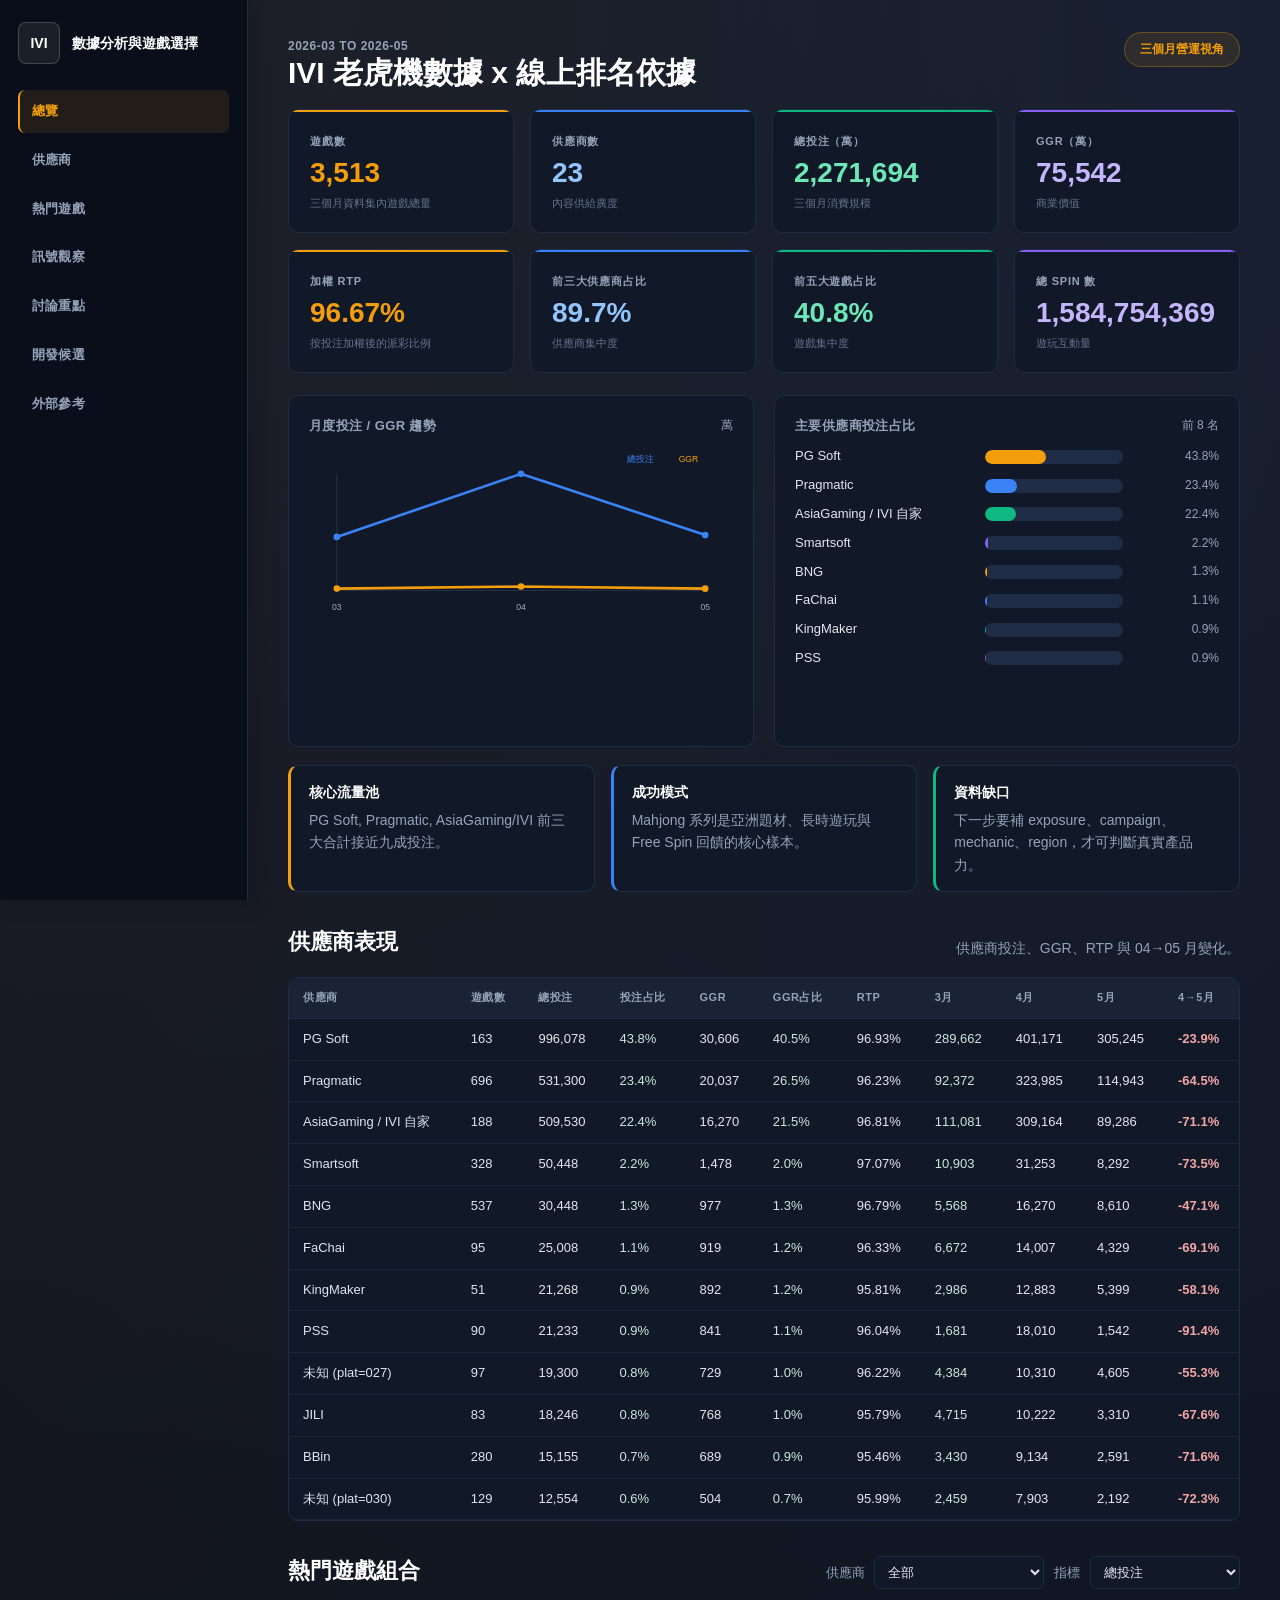
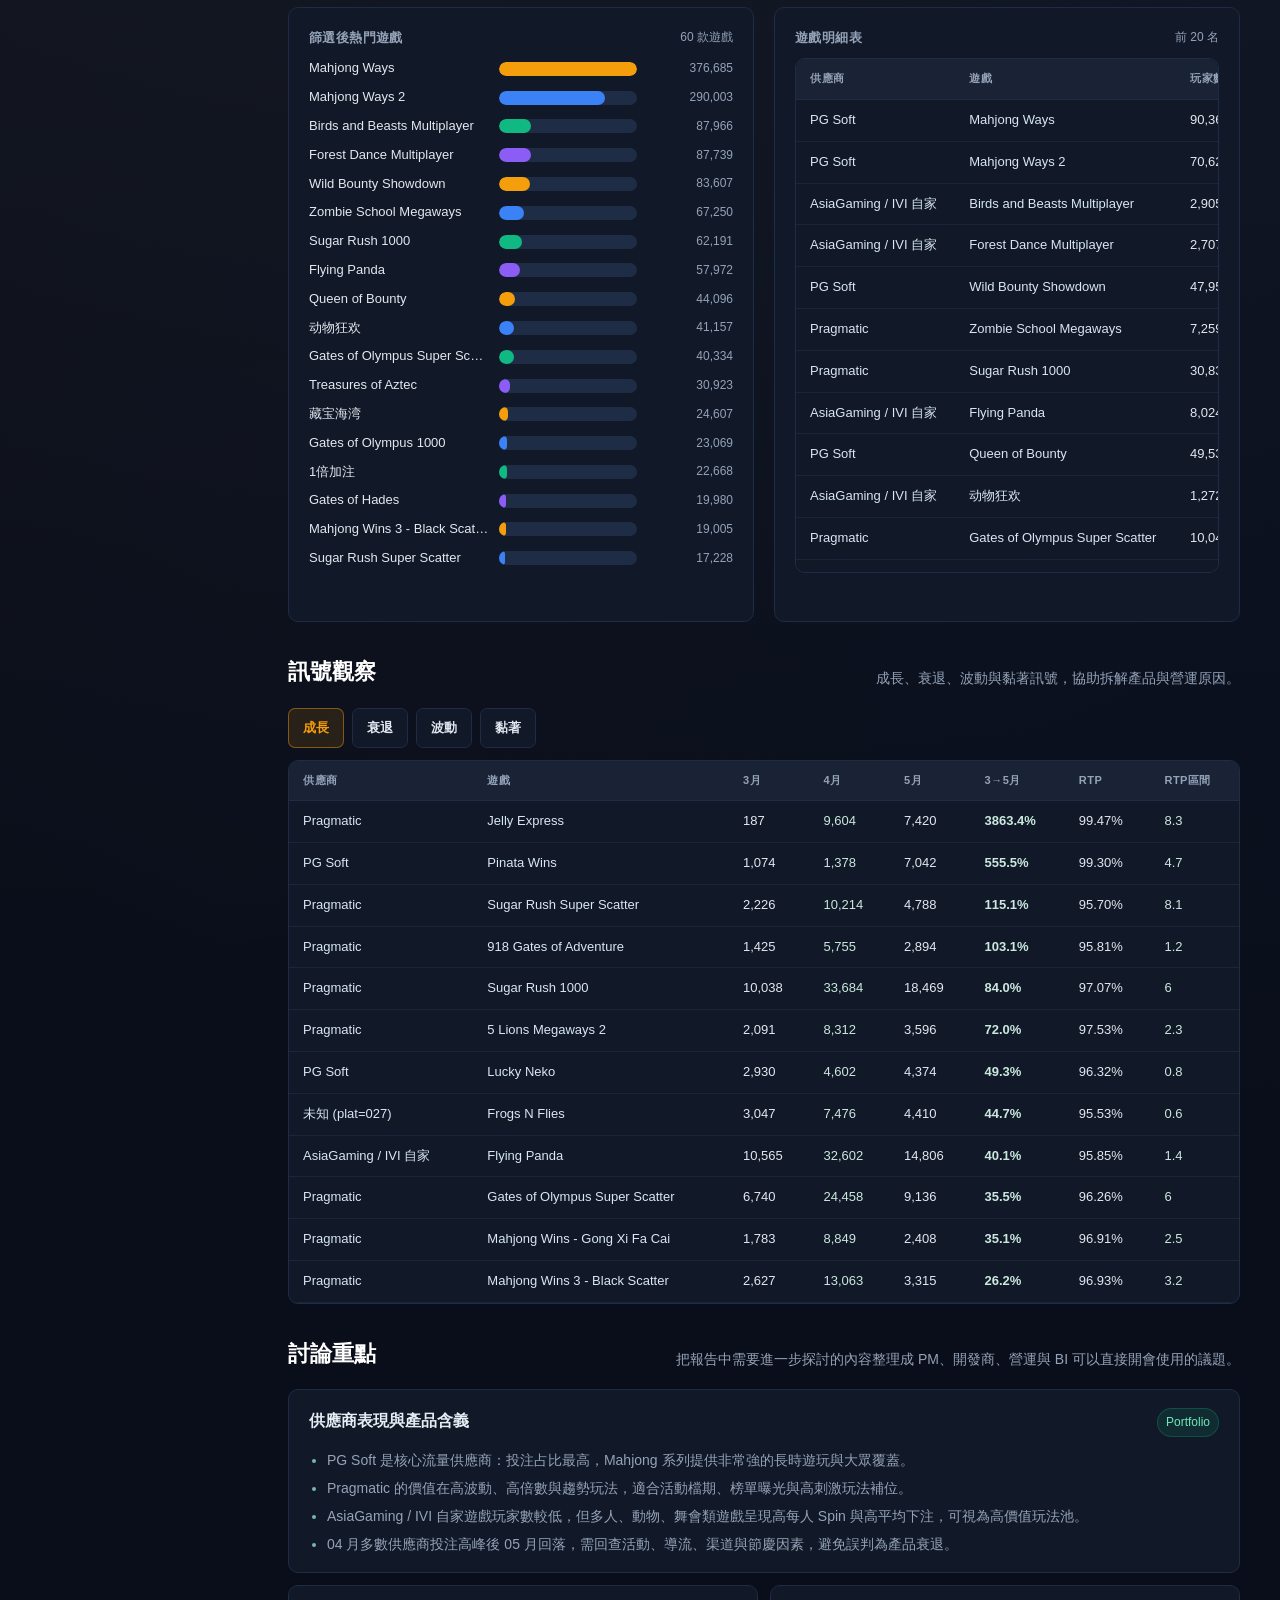
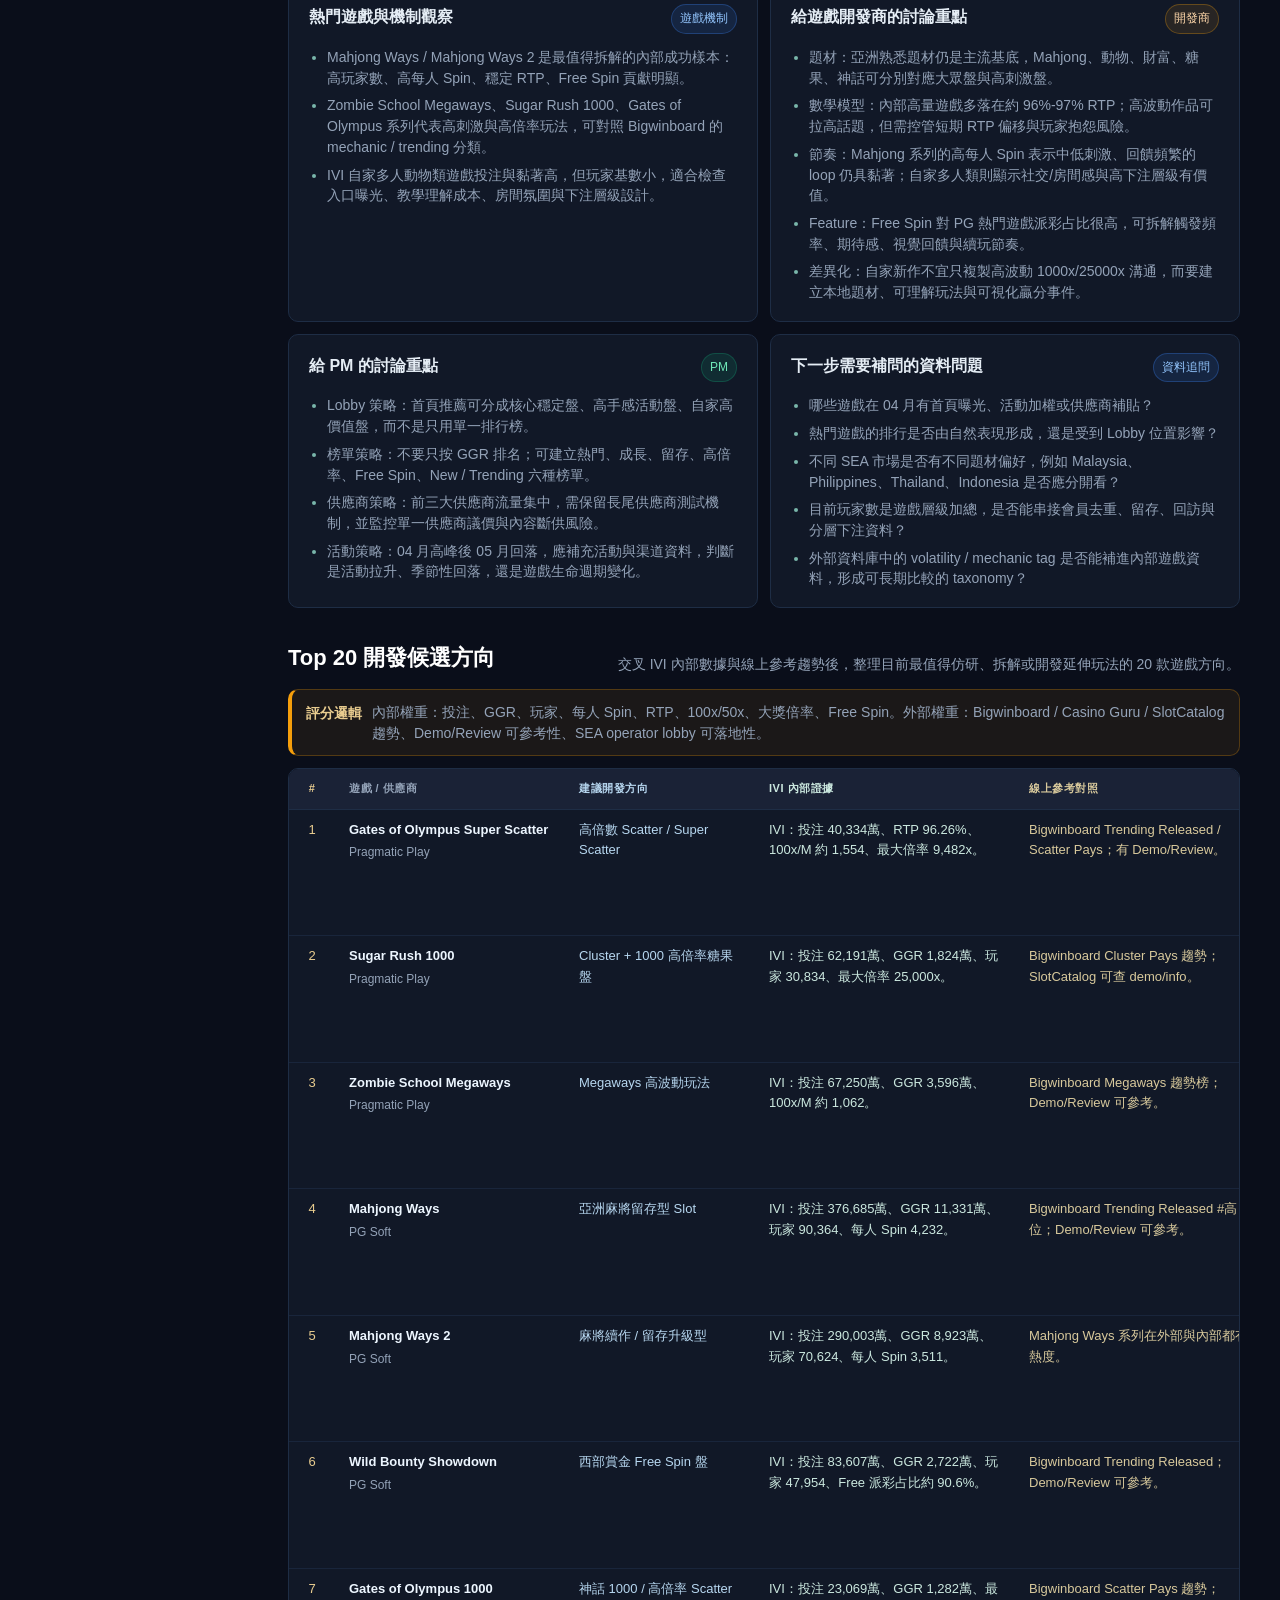
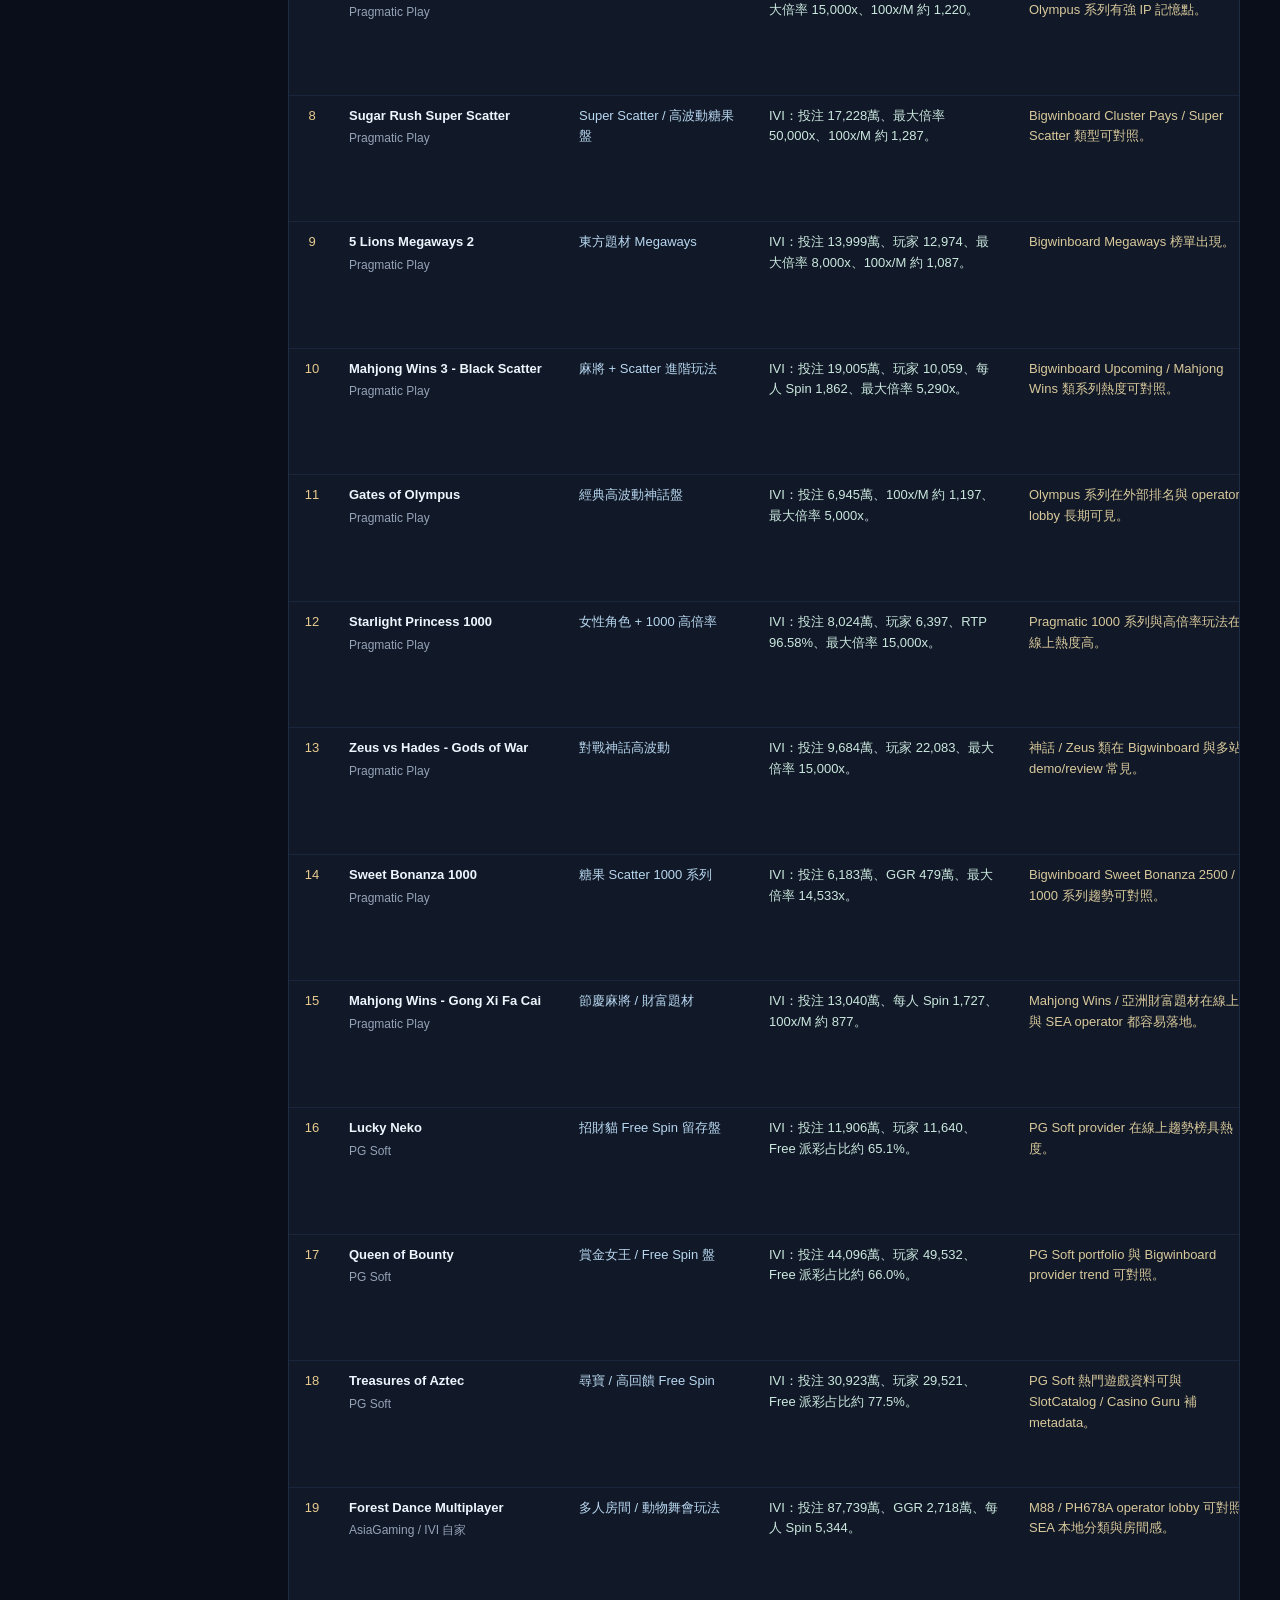
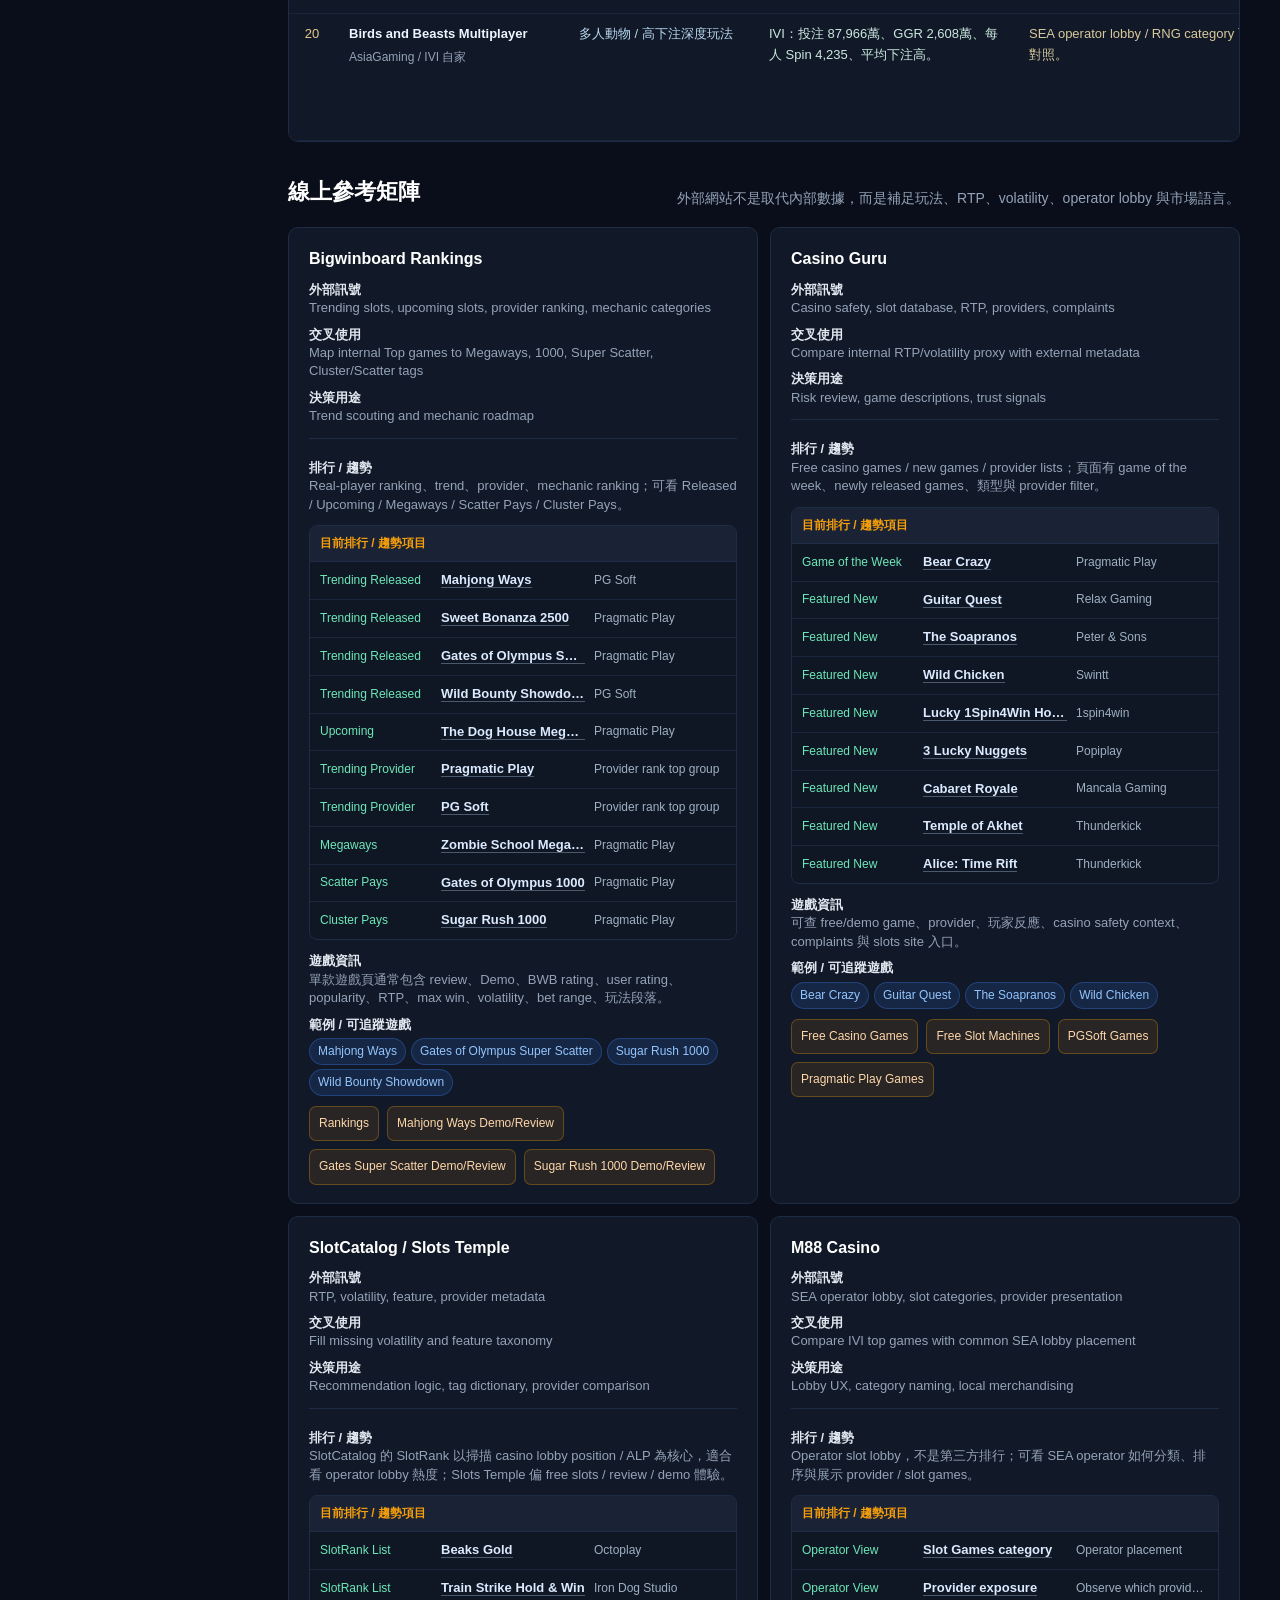
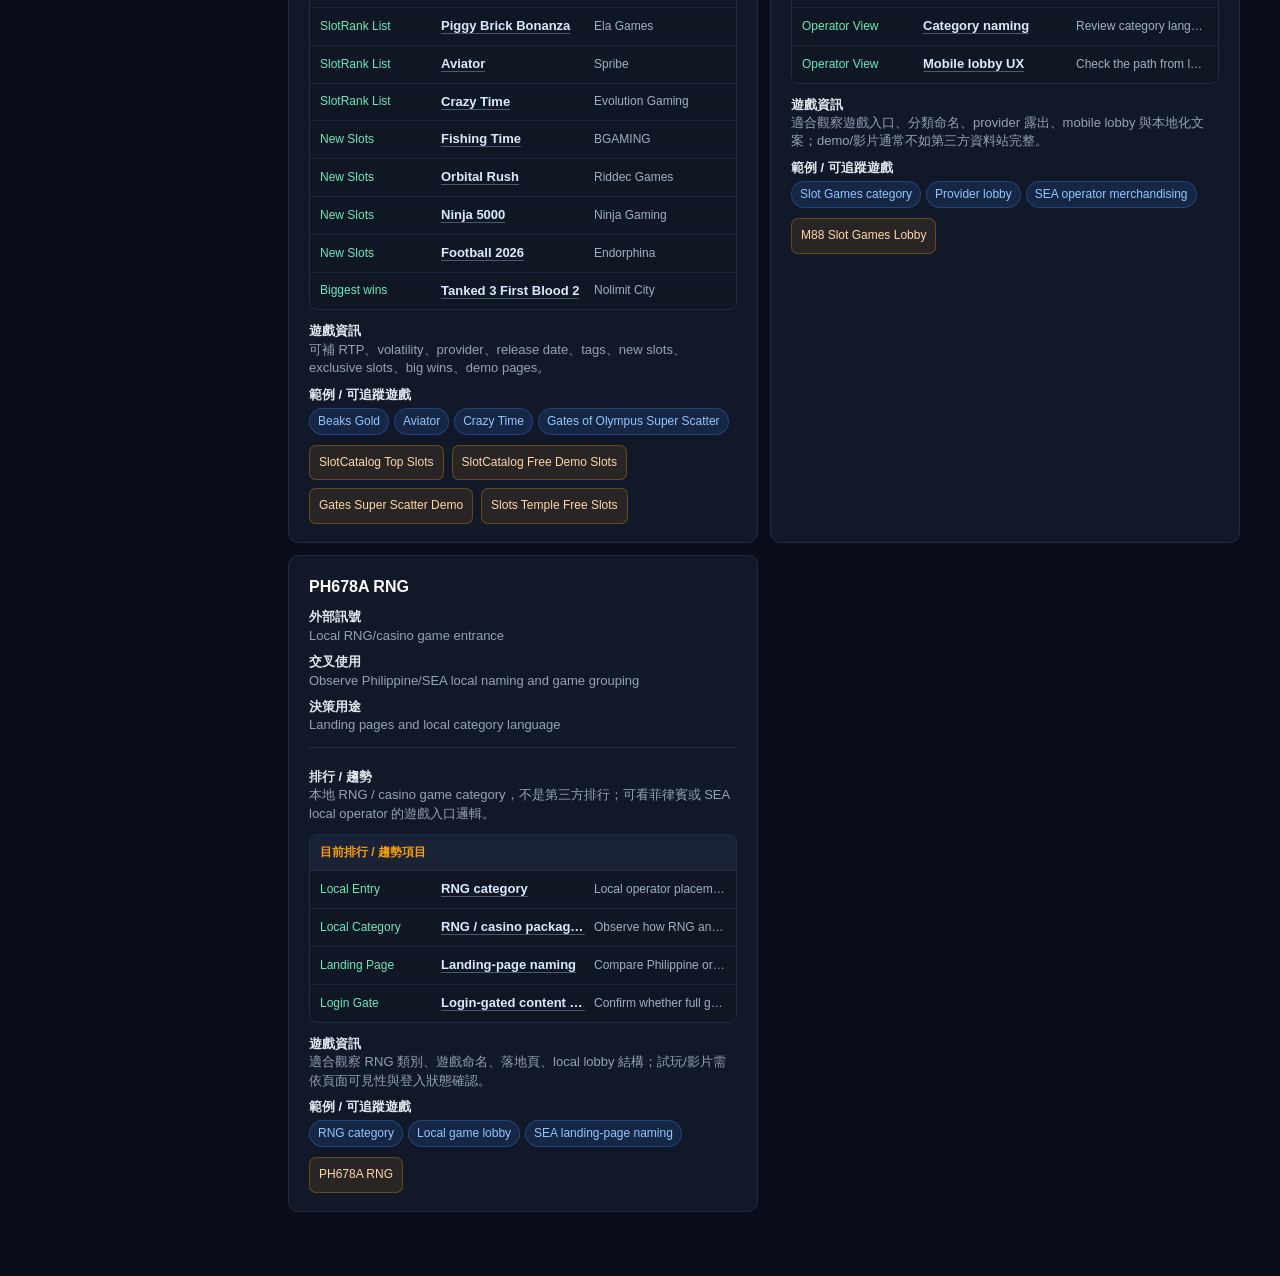
==== web_dashboard/index.html @ b70c1ea2 "Add slot dashboard" ====
<!doctype html>
<html lang="zh-Hant">
<head>
  <meta charset="utf-8">
  <meta name="viewport" content="width=device-width, initial-scale=1">
  <title>IVI 老虎機 PM 與開發商儀表板</title>
  <link rel="stylesheet" href="styles.css">
</head>
<body>
  <aside class="side-nav">
    <div class="brand">
      <span class="brand-mark">IVI</span>
      <div>
        <strong>數據分析與遊戲選擇</strong>
      </div>
    </div>
    <nav>
      <a href="#overview" class="active">總覽</a>
      <a href="#providers">供應商</a>
      <a href="#games">熱門遊戲</a>
      <a href="#signals">訊號觀察</a>
      <a href="#discussion">討論重點</a>
      <a href="#dev-picks">開發候選</a>
      <a href="#benchmark">外部參考</a>
    </nav>
  </aside>

  <main class="page-shell">
    <section id="overview" class="section">
      <div class="section-heading">
        <div>
          <p class="eyebrow">2026-03 to 2026-05</p>
          <h1>IVI 老虎機數據 x 線上排名依據</h1>
        </div>
        <div class="period-chip">三個月營運視角</div>
      </div>
      <div id="kpiGrid" class="kpi-grid"></div>
      <div class="grid two">
        <div class="panel">
          <div class="panel-head">
            <h2>月度投注 / GGR 趨勢</h2>
            <span>萬</span>
          </div>
          <div id="monthlyLine" class="chart"></div>
        </div>
        <div class="panel">
          <div class="panel-head">
            <h2>主要供應商投注占比</h2>
            <span>前 8 名</span>
          </div>
          <div id="providerBars" class="chart"></div>
        </div>
      </div>
      <div class="insight-strip">
        <article><strong>核心流量池</strong><span>PG Soft, Pragmatic, AsiaGaming/IVI 前三大合計接近九成投注。</span></article>
        <article><strong>成功模式</strong><span>Mahjong 系列是亞洲題材、長時遊玩與 Free Spin 回饋的核心樣本。</span></article>
        <article><strong>資料缺口</strong><span>下一步要補 exposure、campaign、mechanic、region，才可判斷真實產品力。</span></article>
      </div>
    </section>

    <section id="providers" class="section">
      <div class="section-heading compact">
        <h2>供應商表現</h2>
        <p>供應商投注、GGR、RTP 與 04→05 月變化。</p>
      </div>
      <div class="table-wrap"><table id="providerTable"></table></div>
    </section>

    <section id="games" class="section">
      <div class="section-heading compact">
        <h2>熱門遊戲組合</h2>
        <div class="controls">
          <label>供應商 <select id="providerFilter"></select></label>
          <label>指標 <select id="gameMetric">
            <option value="total_bet_wan">總投注</option>
            <option value="ggr_wan">GGR</option>
            <option value="spins_per_player">每人 Spin</option>
            <option value="hits_100x_per_m_spins">每百萬 Spin 100x+</option>
          </select></label>
        </div>
      </div>
      <div class="grid two">
        <div class="panel">
          <div class="panel-head"><h2>篩選後熱門遊戲</h2><span id="gameCount"></span></div>
          <div id="gameBars" class="chart tall"></div>
        </div>
        <div class="panel">
          <div class="panel-head"><h2>遊戲明細表</h2><span>前 20 名</span></div>
          <div class="table-wrap compact-table"><table id="gameTable"></table></div>
        </div>
      </div>
    </section>

    <section id="signals" class="section">
      <div class="section-heading compact">
        <h2>訊號觀察</h2>
        <p>成長、衰退、波動與黏著訊號，協助拆解產品與營運原因。</p>
      </div>
      <div class="signal-tabs">
        <button data-signal="growth" class="selected">成長</button>
        <button data-signal="decline">衰退</button>
        <button data-signal="volatility">波動</button>
        <button data-signal="engagement">黏著</button>
      </div>
      <div class="table-wrap"><table id="signalTable"></table></div>
    </section>

    <section id="discussion" class="section">
      <div class="section-heading compact">
        <h2>討論重點</h2>
        <p>把報告中需要進一步探討的內容整理成 PM、開發商、營運與 BI 可以直接開會使用的議題。</p>
      </div>
      <div class="discussion-grid" id="discussionCards"></div>
    </section>

    <section id="dev-picks" class="section">
      <div class="section-heading compact">
        <h2>Top 20 開發候選方向</h2>
        <p>交叉 IVI 內部數據與線上參考趨勢後，整理目前最值得仿研、拆解或開發延伸玩法的 20 款遊戲方向。</p>
      </div>
      <div class="dev-note">
        <strong>評分邏輯</strong>
        <span>內部權重：投注、GGR、玩家、每人 Spin、RTP、100x/50x、大獎倍率、Free Spin。外部權重：Bigwinboard / Casino Guru / SlotCatalog 趨勢、Demo/Review 可參考性、SEA operator lobby 可落地性。</span>
      </div>
      <div class="table-wrap"><table id="devPicksTable"></table></div>
    </section>

    <section id="benchmark" class="section">
      <div class="section-heading compact">
        <h2>線上參考矩陣</h2>
        <p>外部網站不是取代內部數據，而是補足玩法、RTP、volatility、operator lobby 與市場語言。</p>
      </div>
      <div class="matrix" id="benchmarkCards"></div>
    </section>

  </main>

  <script src="app.js"></script>
</body>
</html>
---- web_dashboard/styles.css ----
:root {
  --ink: #e2e8f0;
  --muted: #94a3b8;
  --text-muted: #64748b;
  --line: #1e2d45;
  --panel: #111827;
  --surface2: #1a2236;
  --bg: #0a0e1a;
  --blue: #3b82f6;
  --teal: #10b981;
  --green: #10b981;
  --amber: #f59e0b;
  --red: #ef4444;
  --purple: #8b5cf6;
  --nav: #0a0e1a;
  --nav-soft: #1a2236;
  --surface-soft: #111827;
  --accent-soft: rgba(16,185,129,0.12);
}

* { box-sizing: border-box; }
body {
  margin: 0;
  background:
    radial-gradient(circle at top right, rgba(59,130,246,.11), transparent 30%),
    radial-gradient(circle at top left, rgba(245,158,11,.08), transparent 28%),
    var(--bg);
  color: var(--ink);
  font-family: Inter, "Noto Sans TC", "Microsoft JhengHei", Calibri, Arial, sans-serif;
  font-size: 14px;
  line-height: 1.6;
}

.side-nav {
  position: fixed;
  inset: 0 auto 0 0;
  width: 248px;
  background: var(--nav);
  color: #fff;
  padding: 22px 18px;
  border-right: 1px solid var(--line);
  box-shadow: 8px 0 24px rgba(0,0,0,.18);
}

.brand { display: flex; gap: 12px; align-items: center; margin-bottom: 26px; }
.brand-mark {
  width: 42px; height: 42px; display: grid; place-items: center;
  border: 1px solid rgba(255,255,255,.18); background: rgba(255,255,255,.07);
  font-weight: 700;
  border-radius: 8px;
}
.brand small { display: block; color: var(--muted); margin-top: 2px; }
strong { color: #fff; }
nav { display: grid; gap: 6px; }
nav a {
  color: var(--muted); text-decoration: none; padding: 11px 12px; border-radius: 7px;
  font-size: 13px;
  font-weight: 600;
  letter-spacing: .2px;
  border-left: 2px solid transparent;
}
nav a:hover { color: var(--ink); background: rgba(255,255,255,.035); }
nav a.active {
  background: rgba(245,158,11,.1);
  color: var(--amber);
  border-left-color: var(--amber);
}

.page-shell { margin-left: 248px; padding: 32px 40px; }
.section { max-width: 1400px; margin: 0 auto 32px; scroll-margin-top: 20px; }
.section-heading {
  display: flex; justify-content: space-between; align-items: flex-start; gap: 18px;
  margin-bottom: 18px;
}
.section-heading.compact { align-items: end; }
.section-heading h1 { margin: 0; font-size: 30px; line-height: 1.15; letter-spacing: 0; }
.section-heading h1, .section-heading h2 {
  color: #fff;
  text-shadow: 0 1px 0 rgba(0,0,0,.18);
}
.section-heading h2 { margin: 0; font-size: 22px; letter-spacing: 0; }
.section-heading p { margin: 5px 0 0; color: var(--muted); }
.eyebrow { margin: 0 0 5px; color: var(--amber); font-weight: 700; text-transform: uppercase; font-size: 12px; letter-spacing: .5px; }
.period-chip {
  border: 1px solid rgba(245,158,11,.3);
  background: rgba(245,158,11,.1);
  padding: 7px 15px;
  border-radius: 20px;
  color: var(--amber);
  white-space: nowrap;
  font-size: 12px;
  font-weight: 600;
}

.kpi-grid {
  display: grid; grid-template-columns: repeat(4, minmax(0, 1fr)); gap: 16px; margin-bottom: 22px;
}
.kpi {
  background: var(--panel); border: 1px solid var(--line); border-radius: 10px;
  padding: 19px 21px; min-height: 112px;
  box-shadow: none;
  position: relative;
  overflow: hidden;
}
.kpi::before {
  content: "";
  position: absolute;
  top: 0; left: 0; right: 0;
  height: 2px;
  background: var(--amber);
}
.kpi:nth-child(4n+2)::before { background: var(--blue); }
.kpi:nth-child(4n+3)::before { background: var(--green); }
.kpi:nth-child(4n)::before { background: var(--purple); }
.kpi label { color: var(--muted); font-size: 11px; text-transform: uppercase; letter-spacing: .8px; font-weight: 600; }
.kpi strong { display: block; margin-top: 8px; font-size: 28px; line-height: 1; letter-spacing: 0; color: #fff; }
.kpi span { display: block; margin-top: 8px; color: var(--text-muted); font-size: 11px; }
.kpi:nth-child(4n+1) strong { color: var(--amber); }
.kpi:nth-child(4n+2) strong { color: #93c5fd; }
.kpi:nth-child(4n+3) strong { color: #6ee7b7; }
.kpi:nth-child(4n) strong { color: #c4b5fd; }

.grid.two { display: grid; grid-template-columns: minmax(0, 1fr) minmax(0, 1fr); gap: 20px; }
.panel {
  background: var(--panel); border: 1px solid var(--line); border-radius: 10px; padding: 20px;
  min-width: 0;
  box-shadow: none;
}
.panel-head { display: flex; justify-content: space-between; gap: 10px; align-items: center; margin-bottom: 10px; }
.panel-head h2 { margin: 0; font-size: 13px; color: var(--muted); font-weight: 600; letter-spacing: .4px; text-transform: uppercase; }
.panel-head span { color: var(--muted); font-size: 12px; }
.chart { min-height: 280px; }
.chart.tall { min-height: 470px; }

.insight-strip {
  display: grid; grid-template-columns: repeat(3, minmax(0, 1fr)); gap: 16px; margin-top: 18px;
}
.insight-strip article {
  border: 1px solid var(--line); border-left: 3px solid var(--amber);
  background: var(--panel); border-radius: 10px; padding: 15px 18px;
}
.insight-strip strong { display: block; margin-bottom: 5px; }
.insight-strip span { color: var(--muted); font-size: 14px; line-height: 1.45; }
.insight-strip article:nth-child(2) { border-left-color: var(--blue); }
.insight-strip article:nth-child(3) { border-left-color: var(--green); }

.controls { display: flex; gap: 10px; flex-wrap: wrap; align-items: center; }
.controls label { color: var(--muted); font-size: 13px; }
select {
  margin-left: 6px; padding: 7px 9px; border: 1px solid var(--line); border-radius: 6px;
  background: var(--surface-soft); color: var(--ink);
}

.table-wrap {
  background: var(--panel); border: 1px solid var(--line); border-radius: 10px; overflow: auto;
  box-shadow: none;
  margin-bottom: 28px;
}
.dev-note {
  display: flex;
  gap: 10px;
  align-items: flex-start;
  margin: -4px 0 12px;
  padding: 12px 14px;
  border: 1px solid rgba(245,158,11,.26);
  border-left: 4px solid var(--amber);
  border-radius: 10px;
  background: rgba(245,158,11,.07);
}
.dev-note strong {
  flex: 0 0 auto;
  color: #e8cc8f;
}
.dev-note span {
  color: var(--muted);
  line-height: 1.45;
  font-size: 14px;
}
table { width: 100%; border-collapse: collapse; min-width: 900px; }
th {
  background: var(--surface2); color: var(--muted); text-align: left; font-size: 11px;
  padding: 11px 14px; border-bottom: 1px solid var(--line); position: sticky; top: 0; z-index: 1;
  text-transform: uppercase;
  letter-spacing: .5px;
  font-weight: 700;
}
td { padding: 10px 14px; border-bottom: 1px solid rgba(30,45,69,.65); font-size: 13px; vertical-align: top; }
tbody tr:hover { background: var(--surface2); }
td:nth-child(1), td:nth-child(2) { color: #d8e7f2; }
.table-wrap td:nth-child(4), .table-wrap td:nth-child(6), .table-wrap td:nth-child(8) { color: #cbe8df; }
#devPicksTable { min-width: 1280px; }
#devPicksTable th:nth-child(1), #devPicksTable td:nth-child(1) { width: 46px; text-align: center; color: #e8cc8f; }
#devPicksTable th:nth-child(2), #devPicksTable td:nth-child(2) { width: 230px; }
#devPicksTable th:nth-child(3), #devPicksTable td:nth-child(3) { width: 190px; color: #b7d7f0; }
#devPicksTable th:nth-child(4), #devPicksTable td:nth-child(4) { width: 260px; color: #cbe8df; }
#devPicksTable th:nth-child(5), #devPicksTable td:nth-child(5) { width: 250px; color: #d8c99c; }
#devPicksTable td:nth-child(2) strong { display: block; color: #edf6ff; margin-bottom: 3px; }
#devPicksTable td:nth-child(2) span { display: block; color: var(--muted); font-size: 12px; }
.compact-table { max-height: 515px; }
.delta-up {
  color: #a7f3b9;
  font-weight: 700;
}
.delta-down {
  color: #f2a6a6;
  font-weight: 700;
}

.signal-tabs { display: flex; gap: 8px; margin-bottom: 12px; flex-wrap: wrap; }
.signal-tabs button {
  border: 1px solid var(--line); background: var(--surface-soft); color: var(--ink);
  padding: 10px 14px; border-radius: 7px; cursor: pointer;
  font-size: 13px;
  font-weight: 600;
}
.signal-tabs button:hover { border-color: rgba(245,158,11,.35); color: #fff; }
.signal-tabs button.selected {
  background: rgba(245,158,11,.12);
  color: var(--amber);
  border-color: rgba(245,158,11,.45);
}

.matrix { display: grid; grid-template-columns: repeat(2, minmax(0, 1fr)); gap: 12px; }
.matrix-card, .discussion-card {
  background: var(--panel); border: 1px solid var(--line); border-radius: 10px; padding: 18px 20px;
  box-shadow: none;
}
.matrix-card h3, .discussion-card h3 { margin: 0 0 9px; font-size: 16px; }
.matrix-card h3 { color: #fff; }
.discussion-card h3 { color: #e5edf5; }
.matrix-card p { margin: 8px 0; color: var(--muted); line-height: 1.42; font-size: 13px; }
.matrix-card b { color: var(--ink); }
.benchmark-card { min-height: 100%; }
.benchmark-extra {
  margin-top: 12px;
  padding-top: 12px;
  border-top: 1px solid var(--line);
}
.trend-list {
  margin: 11px 0 12px;
  border: 1px solid var(--line);
  border-radius: 8px;
  overflow: hidden;
  background: #0f1725;
}
.trend-list-title {
  padding: 8px 10px;
  color: var(--amber);
  font-size: 12px;
  font-weight: 700;
  border-bottom: 1px solid var(--line);
  background: var(--surface2);
}
.trend-row {
  display: grid;
  grid-template-columns: 112px minmax(0, 1fr) 132px;
  gap: 9px;
  align-items: center;
  padding: 8px 10px;
  border-bottom: 1px solid rgba(30,45,69,.75);
}
.trend-row:last-child { border-bottom: 0; }
.trend-row span {
  color: #6ee7b7;
  font-size: 12px;
}
.trend-row strong {
  color: #dbeafe;
  font-size: 13px;
  font-weight: 700;
  overflow: hidden;
  text-overflow: ellipsis;
  white-space: nowrap;
}
.trend-row strong a {
  color: #dbeafe;
  text-decoration: none;
  border-bottom: 1px solid rgba(183, 215, 240, .35);
}
.trend-row strong a:hover {
  color: #ffffff;
  border-bottom-color: #79b6aa;
}
.trend-row em {
  color: #9fb0c1;
  font-size: 12px;
  font-style: normal;
  overflow: hidden;
  text-overflow: ellipsis;
  white-space: nowrap;
}
.pill {
  display: inline-flex;
  align-items: center;
  min-height: 24px;
  margin: 4px 5px 0 0;
  padding: 4px 8px;
  border-radius: 999px;
  background: rgba(59,130,246,.15);
  border: 1px solid rgba(59,130,246,.3);
  color: #93c5fd;
  font-size: 12px;
}
.benchmark-links {
  display: flex;
  flex-wrap: wrap;
  gap: 8px;
  margin-top: 10px;
}
.benchmark-links a {
  color: #fed7aa;
  text-decoration: none;
  border: 1px solid rgba(245,158,11,.3);
  background: rgba(245,158,11,.1);
  border-radius: 7px;
  padding: 7px 9px;
  font-size: 12px;
}
.benchmark-links a:hover {
  color: #ffffff;
  border-color: var(--amber);
}
.discussion-grid { display: grid; grid-template-columns: repeat(2, minmax(0, 1fr)); gap: 12px; }
.discussion-card:first-child { grid-column: 1 / -1; }
.discussion-card-head { display: flex; justify-content: space-between; gap: 12px; align-items: start; margin-bottom: 8px; }
.discussion-card-head span {
  display: inline-flex; align-items: center; min-height: 24px; padding: 4px 8px;
  border: 1px solid rgba(16,185,129,.25); border-radius: 999px; color: #6ee7b7; font-size: 12px; background: var(--accent-soft);
  white-space: nowrap;
}
.discussion-card ul { margin: 0; padding-left: 18px; color: var(--muted); line-height: 1.48; font-size: 14px; }
.discussion-card li + li { margin-top: 7px; }
.discussion-card li::marker { color: #79b6aa; }
.discussion-card:nth-child(3n+2) .discussion-card-head span { color: #93c5fd; background: rgba(59,130,246,.13); border-color: rgba(59,130,246,.3); }
.discussion-card:nth-child(3n) .discussion-card-head span { color: #fed7aa; background: rgba(245,158,11,.1); border-color: rgba(245,158,11,.3); }

.bar-row { display: grid; grid-template-columns: 180px 1fr 86px; gap: 10px; align-items: center; margin: 8px 0; }
.bar-name { overflow: hidden; text-overflow: ellipsis; white-space: nowrap; font-size: 13px; }
.bar-track { background: var(--line); height: 14px; border-radius: 999px; overflow: hidden; }
.bar-fill { height: 100%; border-radius: 999px; background: var(--blue); }
.bar-value { text-align: right; color: var(--muted); font-size: 12px; }
svg { width: 100%; height: 100%; display: block; }
.link-stack {
  display: grid;
  gap: 6px;
  min-width: 112px;
}
.link-stack a {
  display: inline-flex;
  justify-content: center;
  align-items: center;
  min-height: 26px;
  padding: 5px 8px;
  border: 1px solid #31506b;
  border-radius: 6px;
  color: #b7d7f0;
  background: #1b2f45;
  text-decoration: none;
  font-size: 12px;
  white-space: nowrap;
}
.link-stack a:nth-child(2) {
  color: #9fd7cb;
  border-color: #2e5553;
  background: #1e3a3a;
}
.link-stack a:nth-child(3) {
  color: #e8cc8f;
  border-color: #66522d;
  background: #3a2f1d;
}
.link-stack a:hover {
  filter: brightness(1.15);
}

@media (max-width: 1120px) {
  .side-nav { position: static; width: auto; }
  .page-shell { margin-left: 0; padding: 18px; }
  nav { grid-template-columns: repeat(3, minmax(0, 1fr)); }
  .kpi-grid, .grid.two, .insight-strip, .matrix, .discussion-grid { grid-template-columns: 1fr; }
  .discussion-card:first-child { grid-column: auto; }
  .trend-row { grid-template-columns: 1fr; }
}
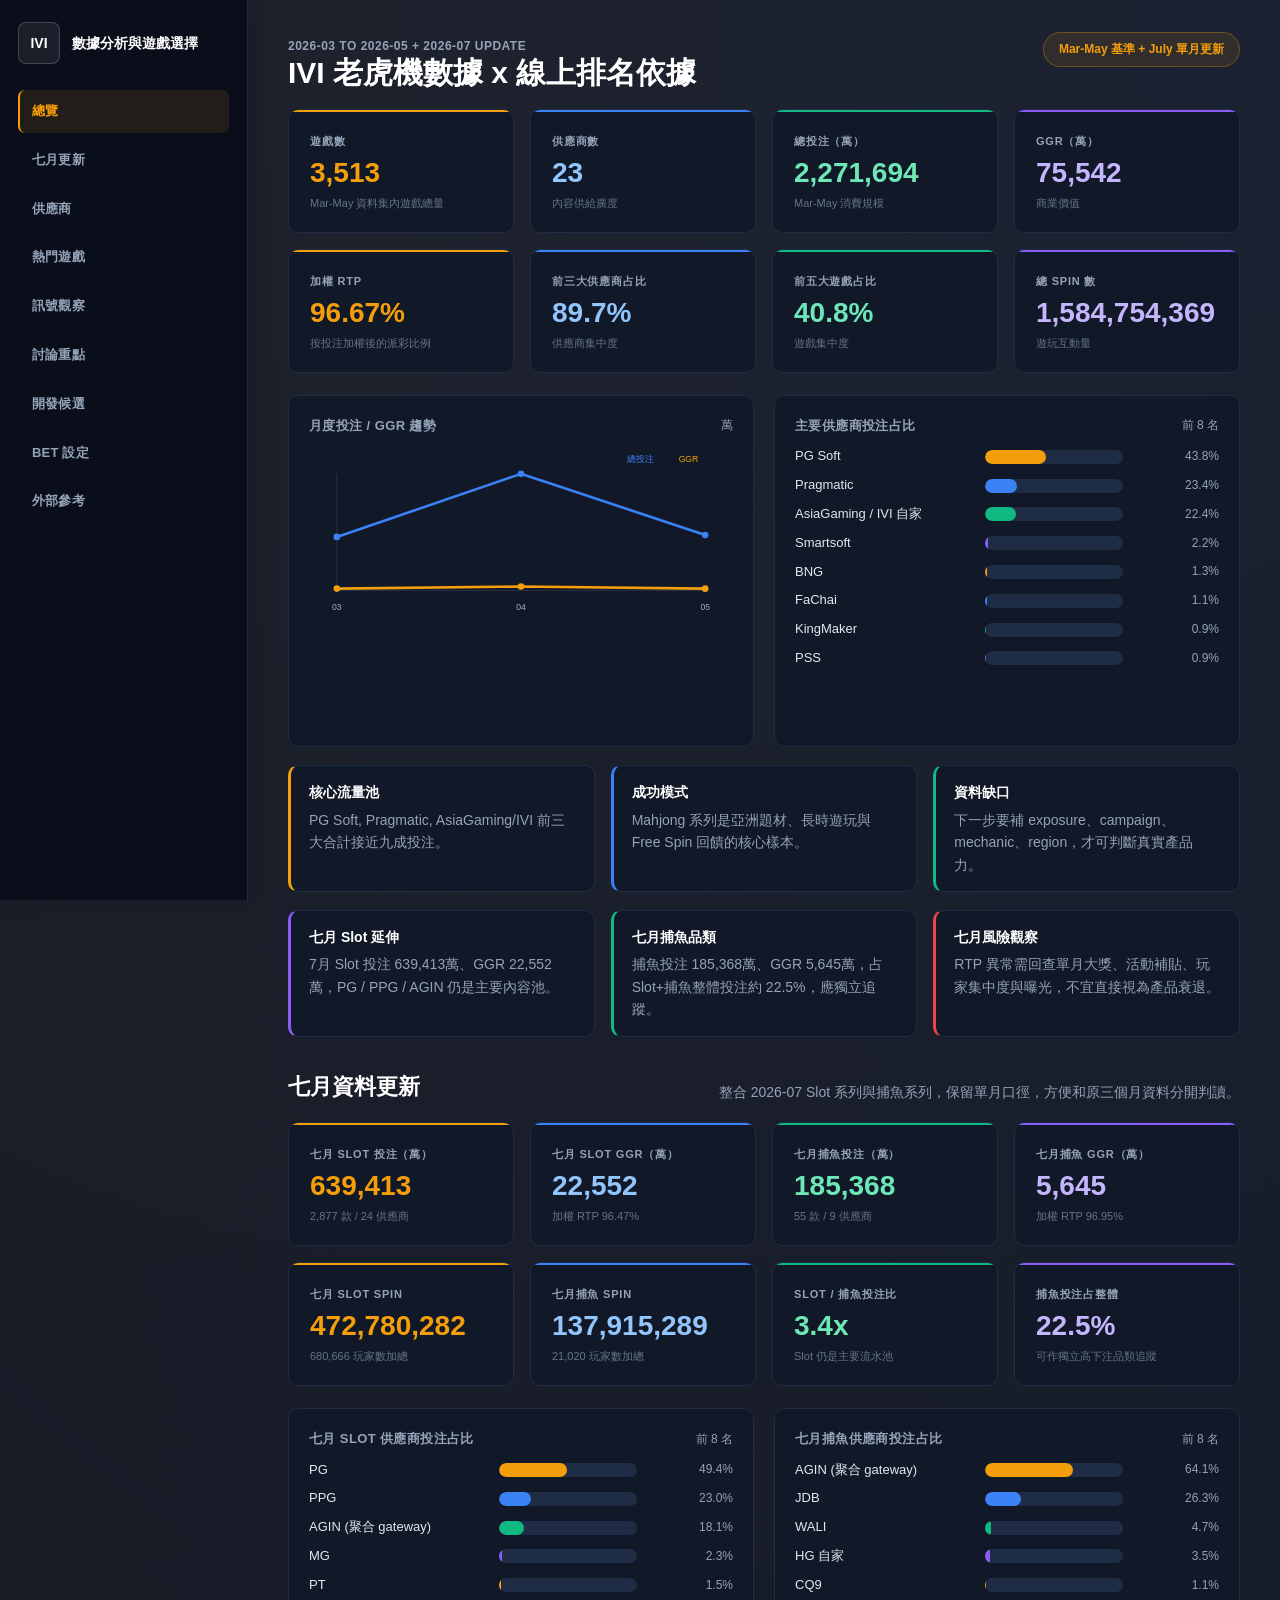
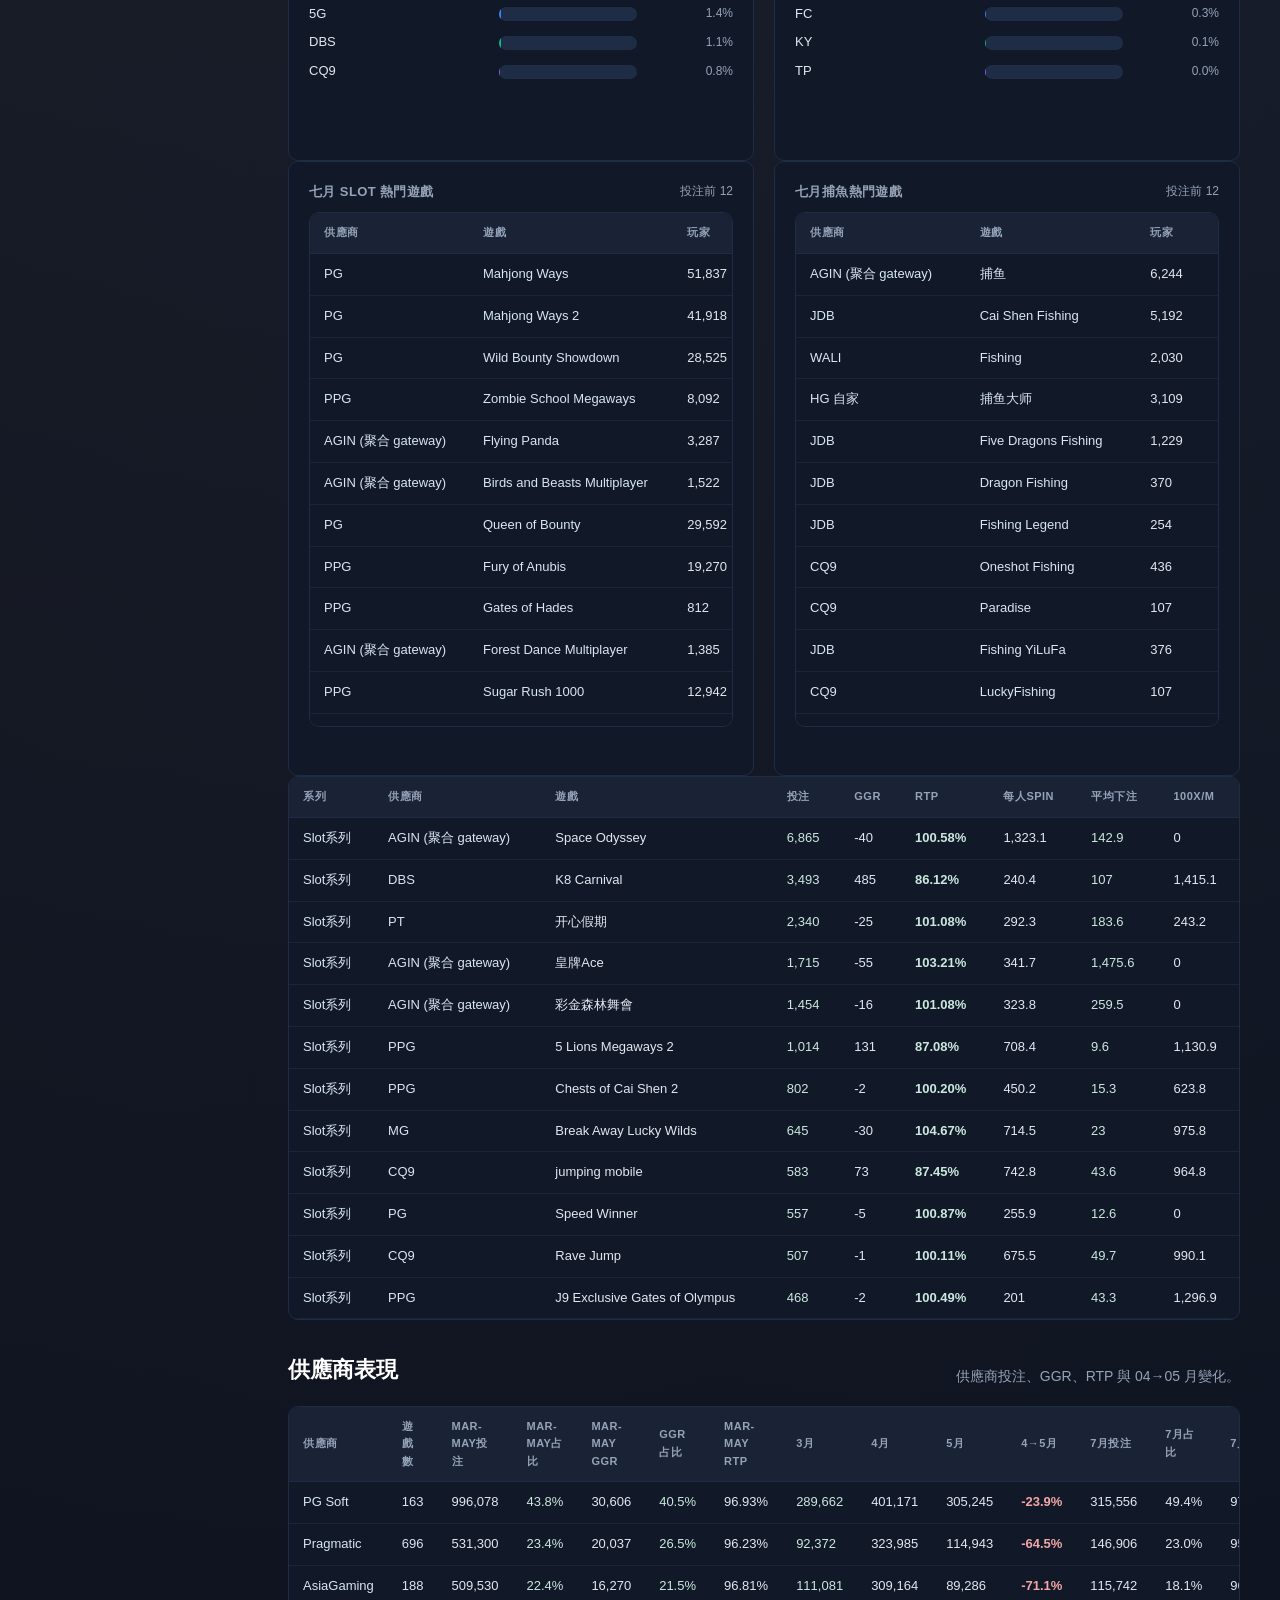
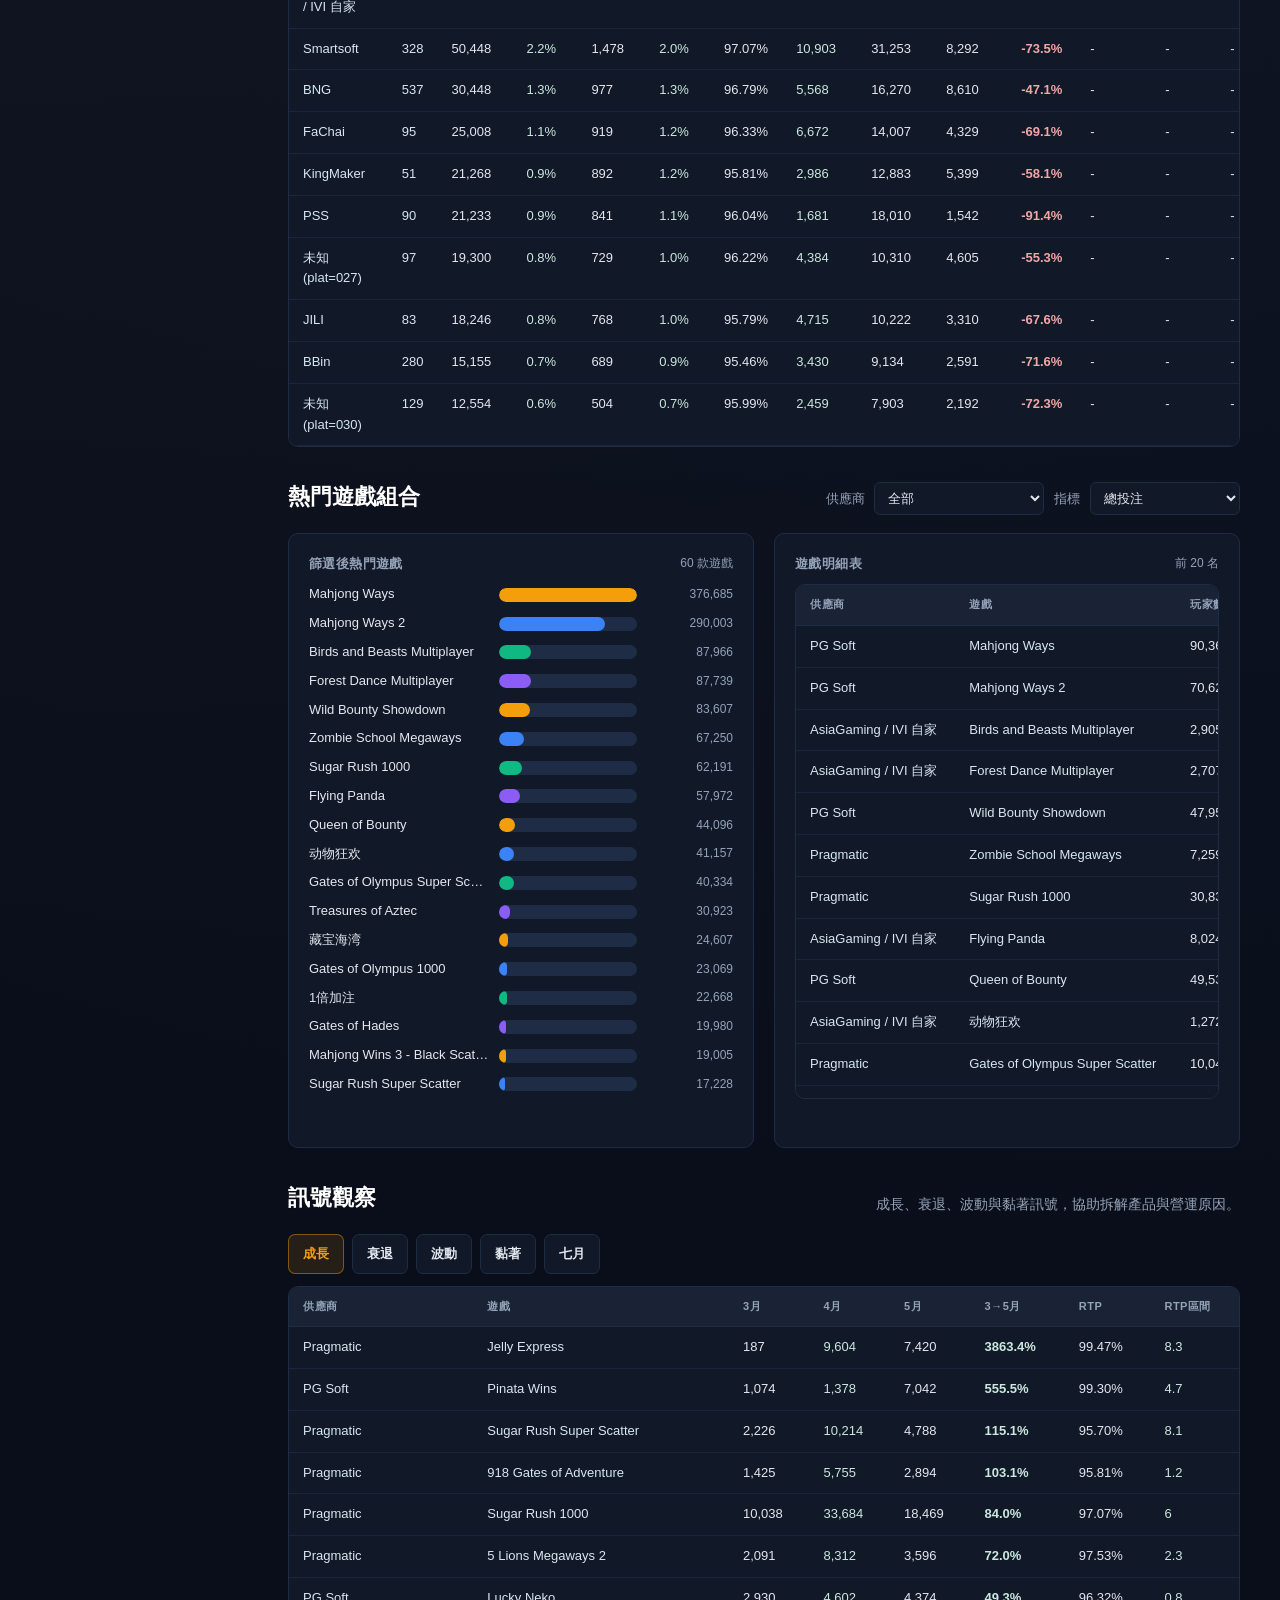
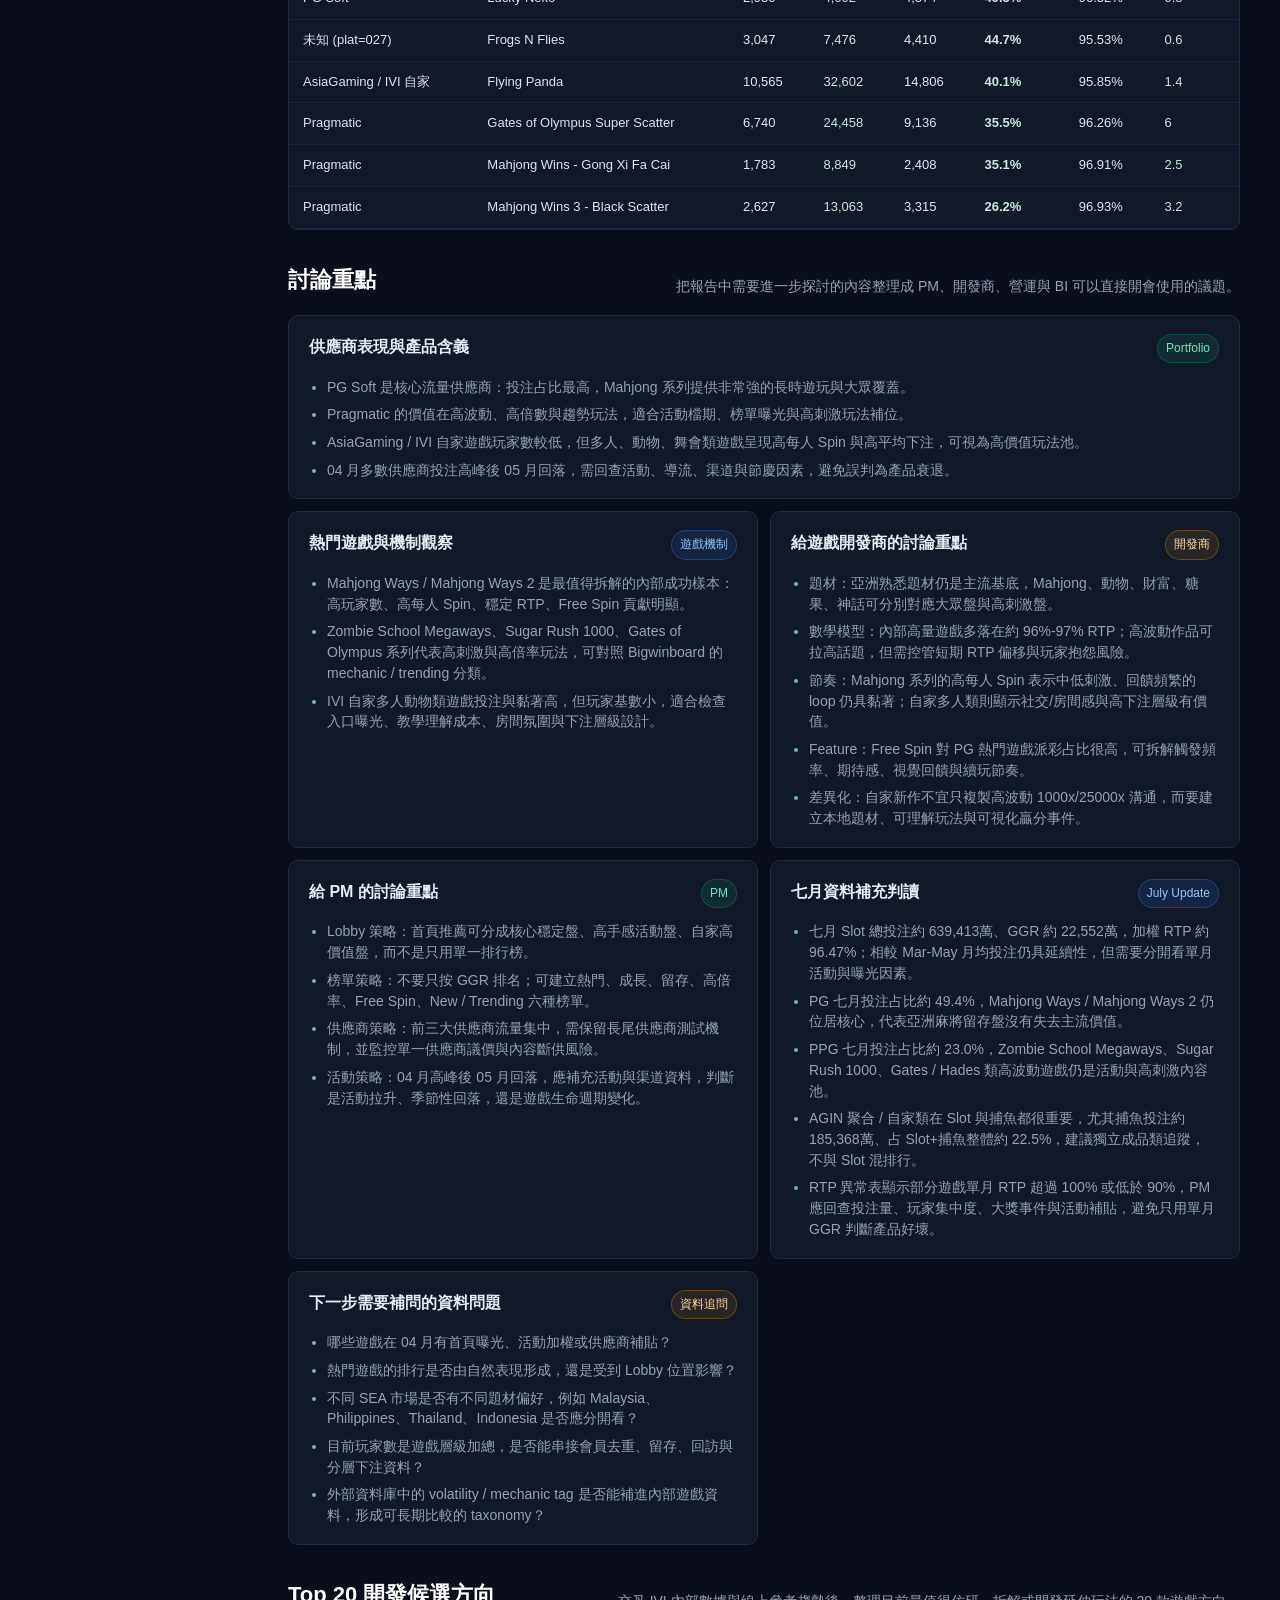
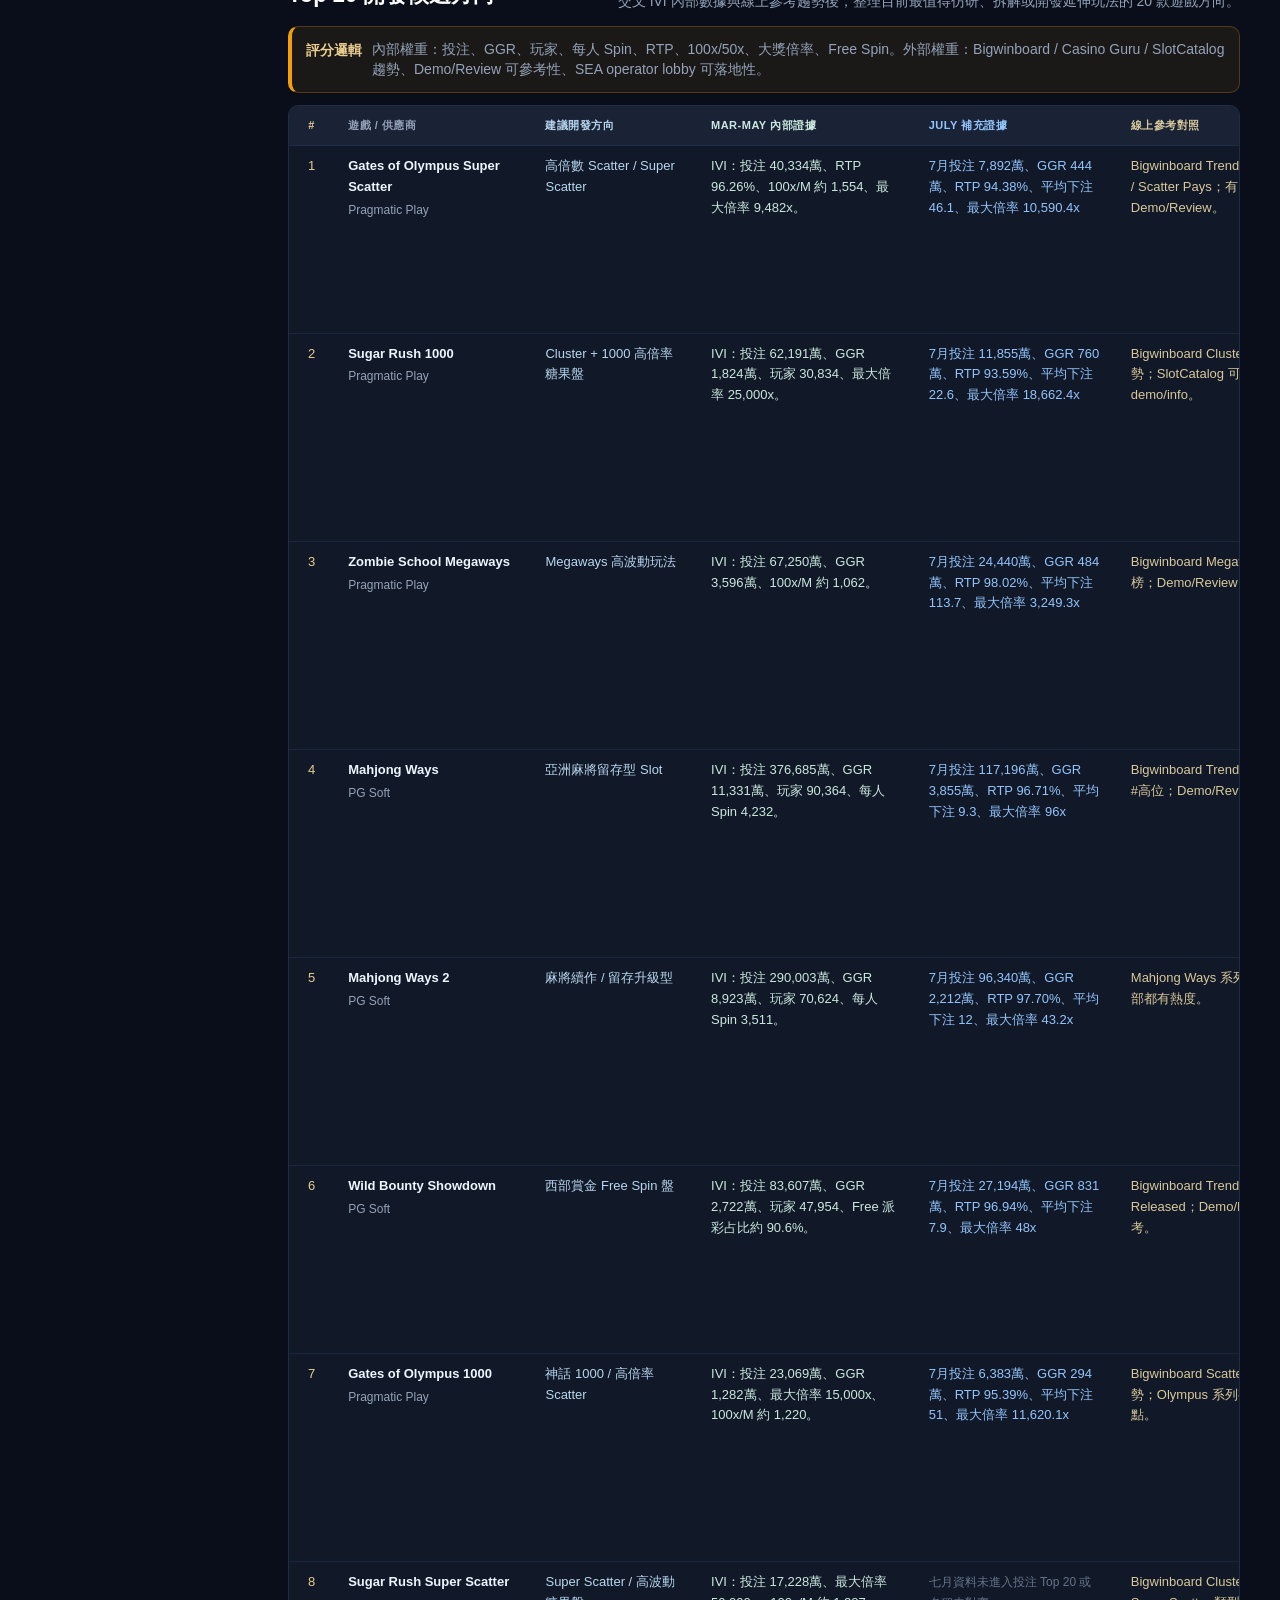
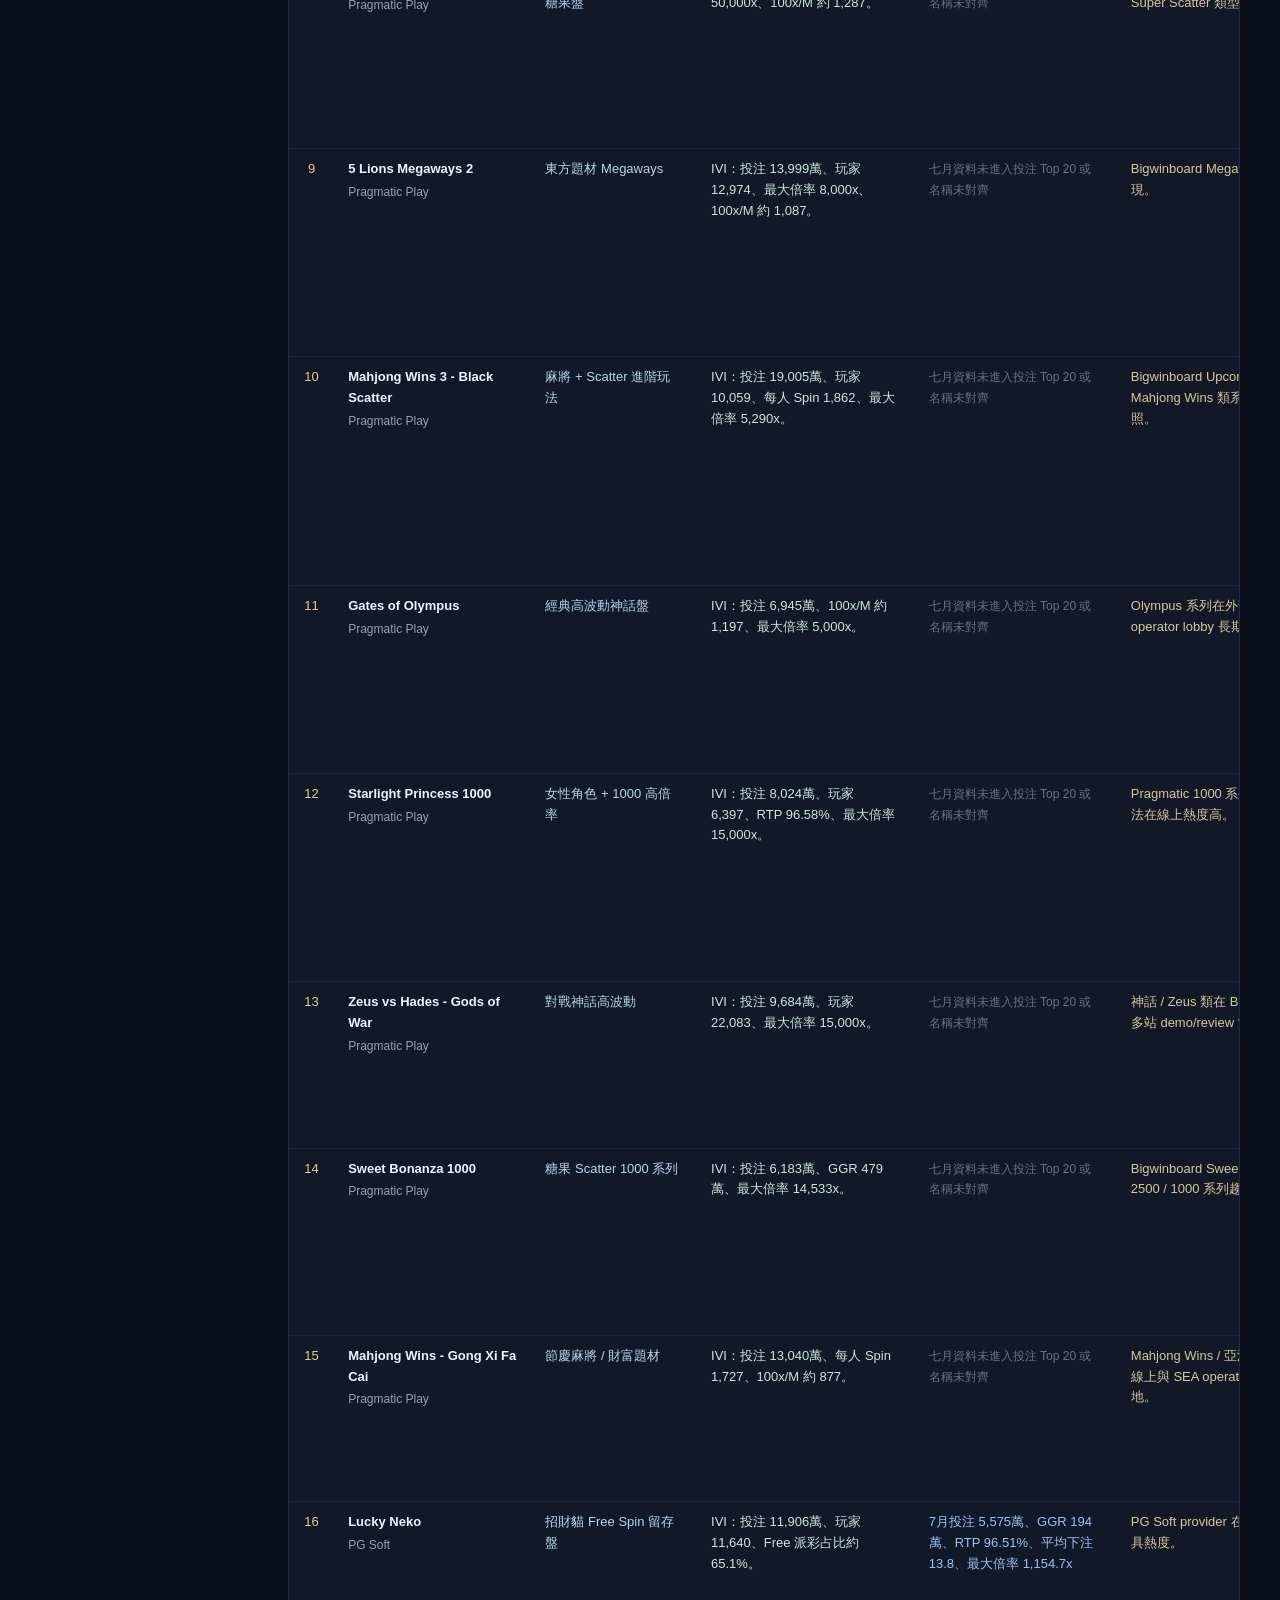
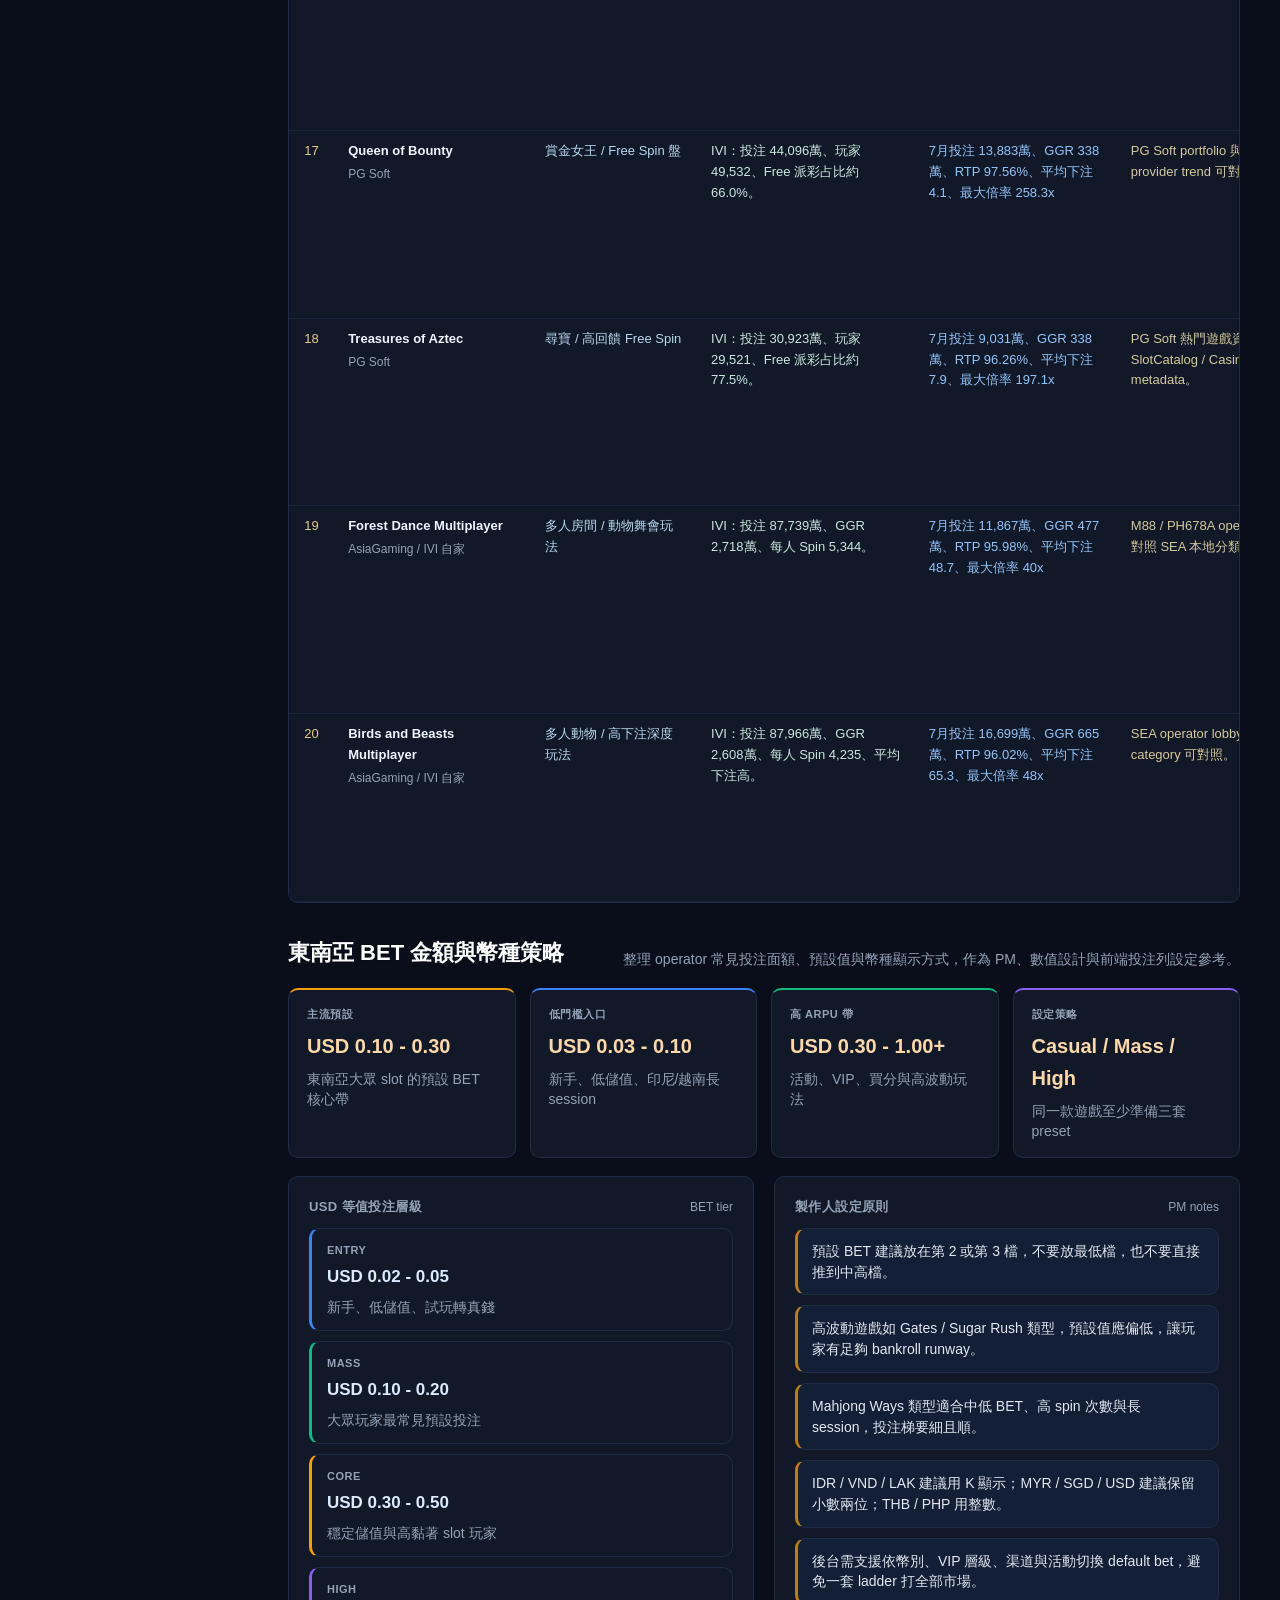
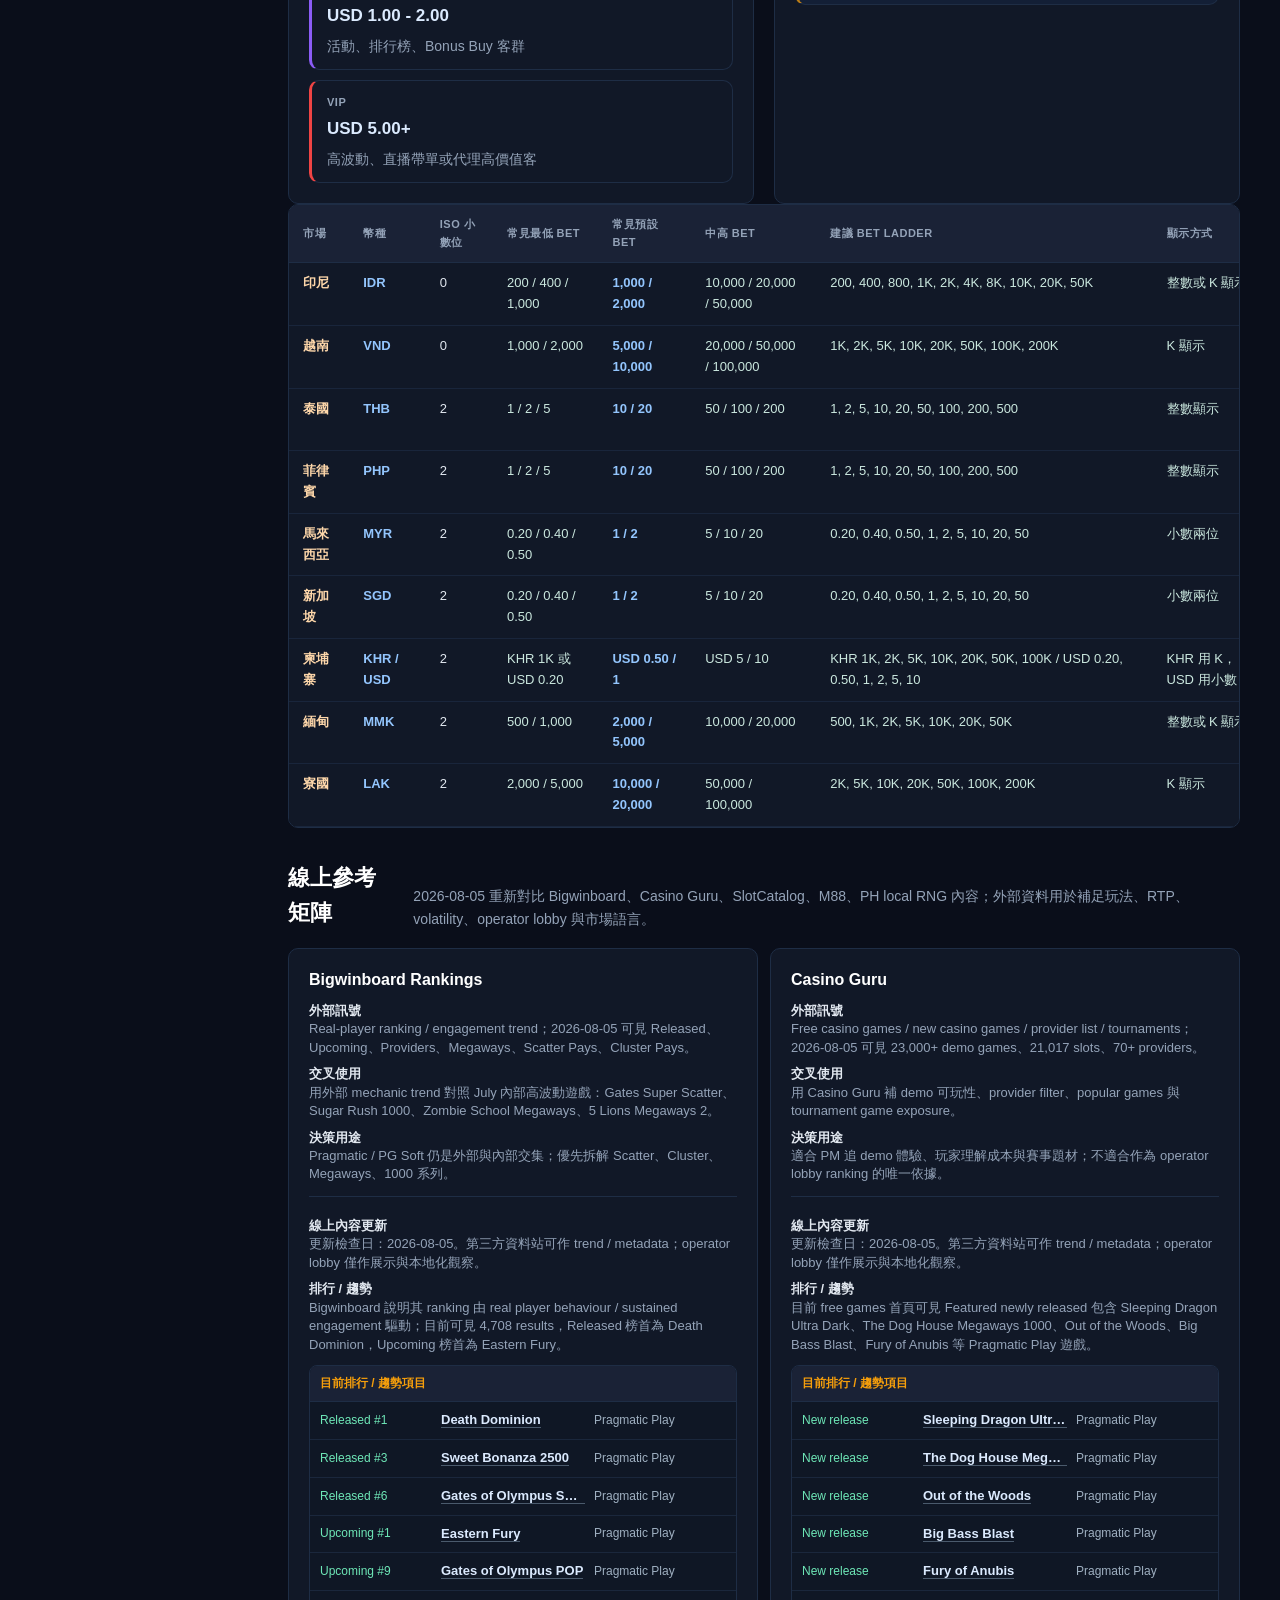
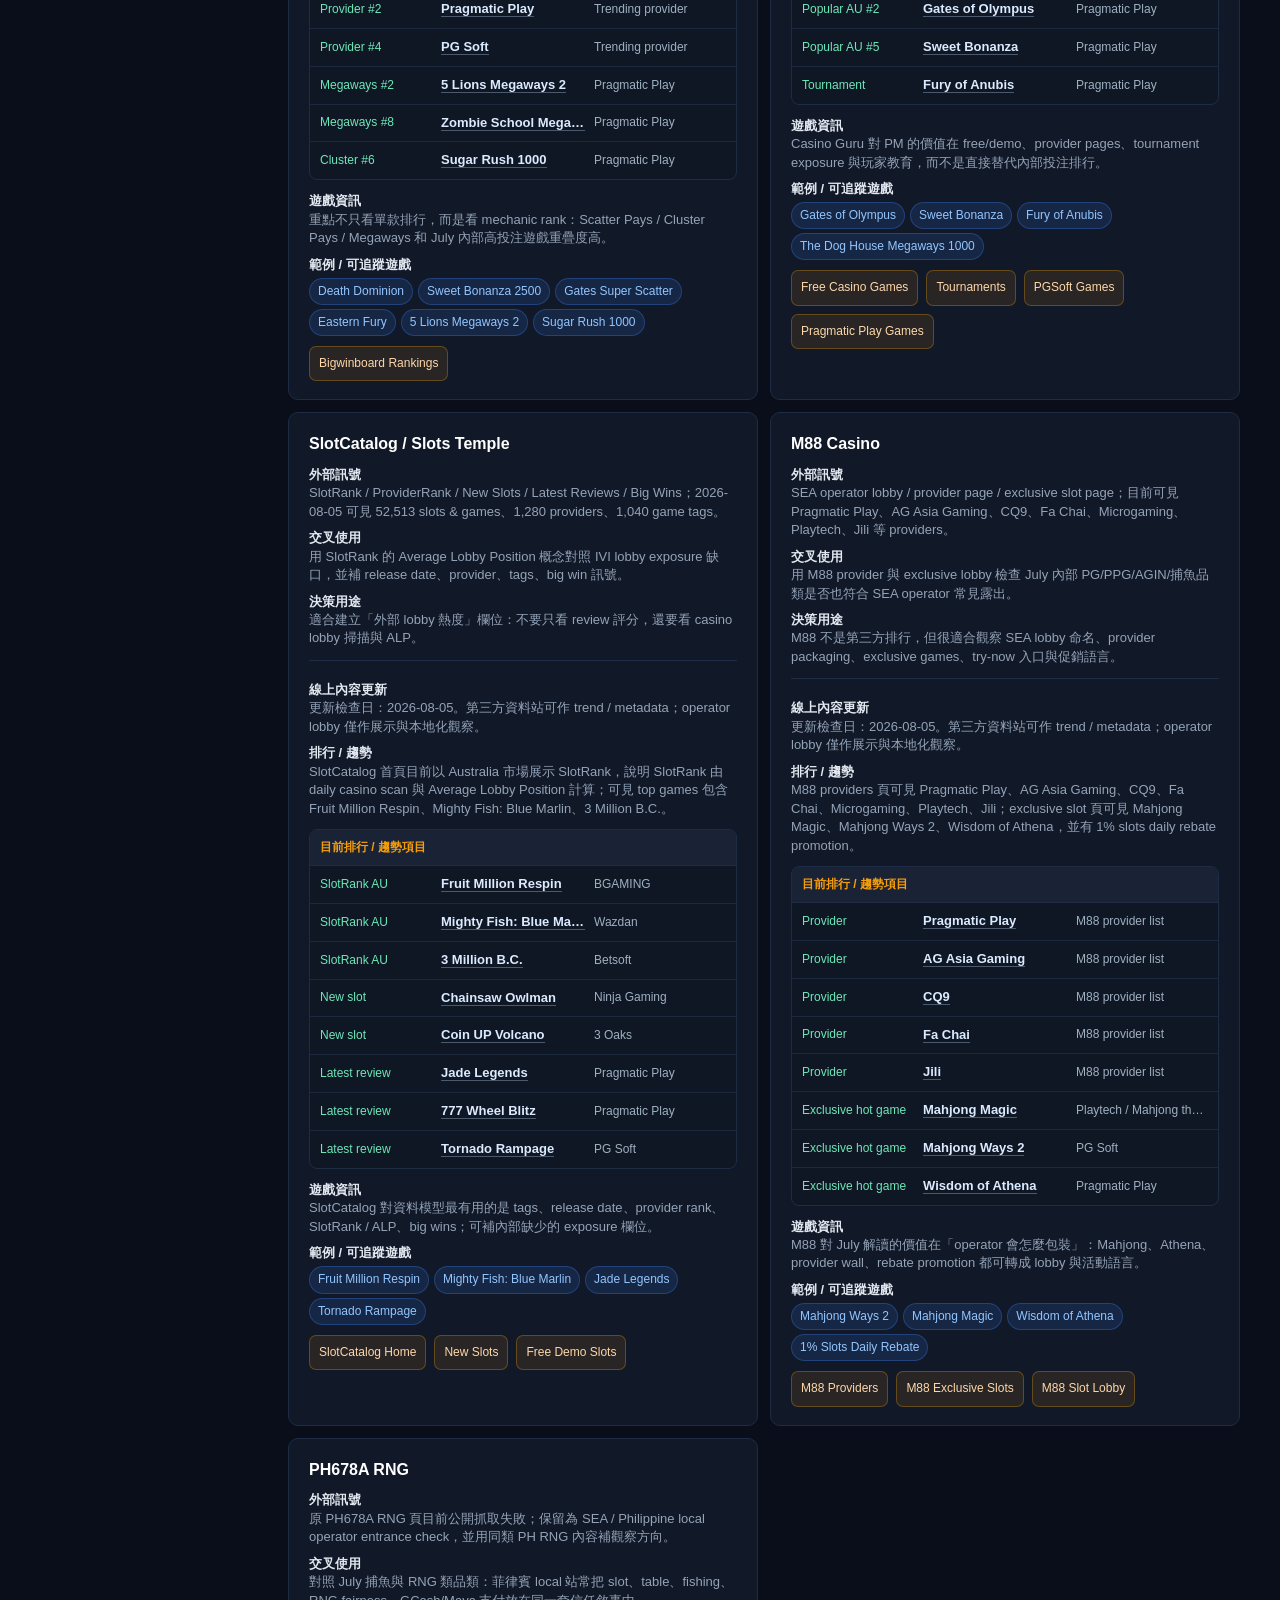
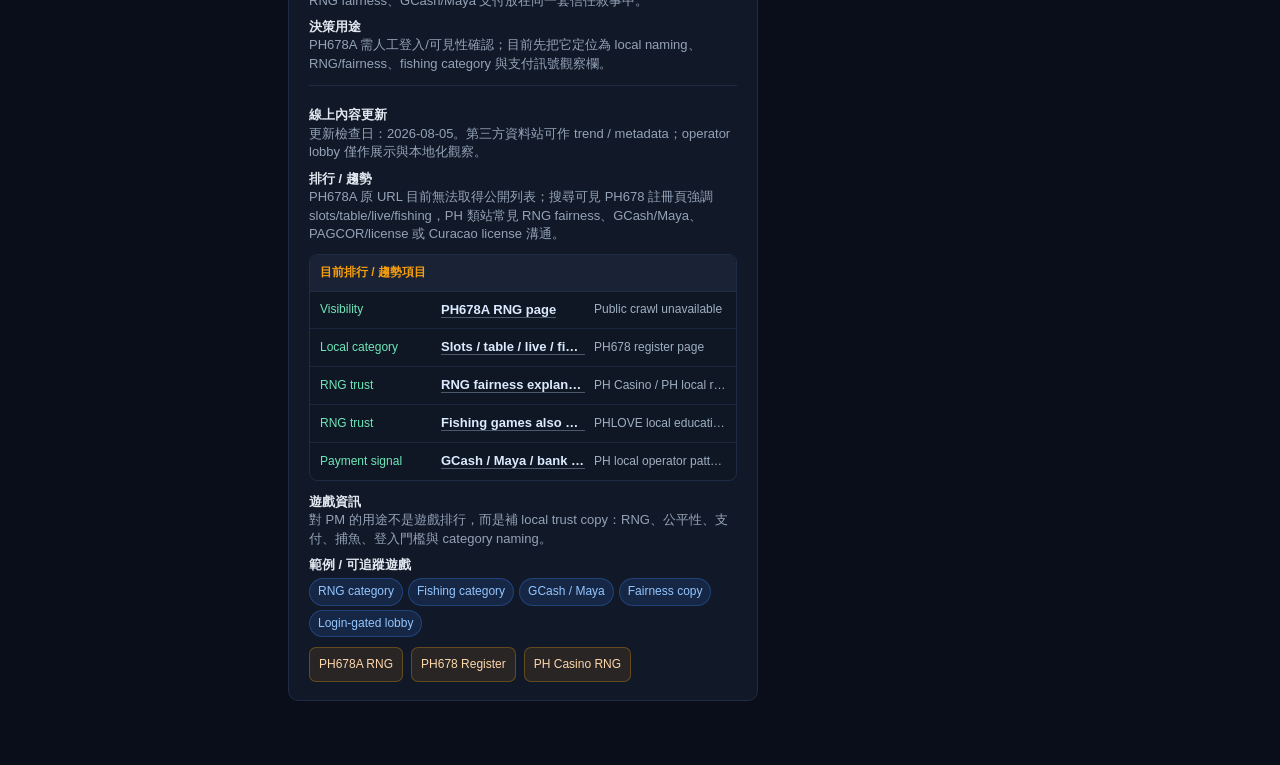
==== commit cac50495: "Update slot dashboard with July data" ====
--- a/web_dashboard/index.html
+++ b/web_dashboard/index.html
@@ -16,11 +16,13 @@
     </div>
     <nav>
       <a href="#overview" class="active">總覽</a>
+      <a href="#july">七月更新</a>
       <a href="#providers">供應商</a>
       <a href="#games">熱門遊戲</a>
       <a href="#signals">訊號觀察</a>
       <a href="#discussion">討論重點</a>
       <a href="#dev-picks">開發候選</a>
+      <a href="#bet-strategy">BET 設定</a>
       <a href="#benchmark">外部參考</a>
     </nav>
   </aside>
@@ -29,10 +31,10 @@
     <section id="overview" class="section">
       <div class="section-heading">
         <div>
-          <p class="eyebrow">2026-03 to 2026-05</p>
+          <p class="eyebrow">2026-03 to 2026-05 + 2026-07 update</p>
           <h1>IVI 老虎機數據 x 線上排名依據</h1>
         </div>
-        <div class="period-chip">三個月營運視角</div>
+        <div class="period-chip">Mar-May 基準 + July 單月更新</div>
       </div>
       <div id="kpiGrid" class="kpi-grid"></div>
       <div class="grid two">
@@ -56,6 +58,40 @@
         <article><strong>成功模式</strong><span>Mahjong 系列是亞洲題材、長時遊玩與 Free Spin 回饋的核心樣本。</span></article>
         <article><strong>資料缺口</strong><span>下一步要補 exposure、campaign、mechanic、region，才可判斷真實產品力。</span></article>
       </div>
+      <div class="insight-strip july-overview">
+        <article><strong>七月 Slot 延伸</strong><span>7月 Slot 投注 639,413萬、GGR 22,552萬，PG / PPG / AGIN 仍是主要內容池。</span></article>
+        <article><strong>七月捕魚品類</strong><span>捕魚投注 185,368萬、GGR 5,645萬，占 Slot+捕魚整體投注約 22.5%，應獨立追蹤。</span></article>
+        <article><strong>七月風險觀察</strong><span>RTP 異常需回查單月大獎、活動補貼、玩家集中度與曝光，不宜直接視為產品衰退。</span></article>
+      </div>
+    </section>
+
+    <section id="july" class="section">
+      <div class="section-heading compact">
+        <h2>七月資料更新</h2>
+        <p>整合 2026-07 Slot 系列與捕魚系列，保留單月口徑，方便和原三個月資料分開判讀。</p>
+      </div>
+      <div id="julyKpiGrid" class="kpi-grid"></div>
+      <div class="grid two">
+        <div class="panel">
+          <div class="panel-head"><h2>七月 Slot 供應商投注占比</h2><span>前 8 名</span></div>
+          <div id="julySlotProviderBars" class="chart"></div>
+        </div>
+        <div class="panel">
+          <div class="panel-head"><h2>七月捕魚供應商投注占比</h2><span>前 8 名</span></div>
+          <div id="julyFishProviderBars" class="chart"></div>
+        </div>
+      </div>
+      <div class="grid two">
+        <div class="panel">
+          <div class="panel-head"><h2>七月 Slot 熱門遊戲</h2><span>投注前 12</span></div>
+          <div class="table-wrap compact-table"><table id="julySlotGameTable"></table></div>
+        </div>
+        <div class="panel">
+          <div class="panel-head"><h2>七月捕魚熱門遊戲</h2><span>投注前 12</span></div>
+          <div class="table-wrap compact-table"><table id="julyFishGameTable"></table></div>
+        </div>
+      </div>
+      <div class="table-wrap"><table id="julyRtpAlertTable"></table></div>
     </section>
 
     <section id="providers" class="section">
@@ -101,6 +137,7 @@
         <button data-signal="decline">衰退</button>
         <button data-signal="volatility">波動</button>
         <button data-signal="engagement">黏著</button>
+        <button data-signal="july">七月</button>
       </div>
       <div class="table-wrap"><table id="signalTable"></table></div>
     </section>
@@ -125,10 +162,29 @@
       <div class="table-wrap"><table id="devPicksTable"></table></div>
     </section>
 
+    <section id="bet-strategy" class="section">
+      <div class="section-heading compact">
+        <h2>東南亞 BET 金額與幣種策略</h2>
+        <p>整理 operator 常見投注面額、預設值與幣種顯示方式，作為 PM、數值設計與前端投注列設定參考。</p>
+      </div>
+      <div class="bet-summary" id="betSummaryCards"></div>
+      <div class="grid two">
+        <div class="panel">
+          <div class="panel-head"><h2>USD 等值投注層級</h2><span>BET tier</span></div>
+          <div id="betTierCards" class="tier-grid"></div>
+        </div>
+        <div class="panel">
+          <div class="panel-head"><h2>製作人設定原則</h2><span>PM notes</span></div>
+          <div id="betPrinciples" class="principle-list"></div>
+        </div>
+      </div>
+      <div class="table-wrap"><table id="currencyBetTable"></table></div>
+    </section>
+
     <section id="benchmark" class="section">
       <div class="section-heading compact">
         <h2>線上參考矩陣</h2>
-        <p>外部網站不是取代內部數據，而是補足玩法、RTP、volatility、operator lobby 與市場語言。</p>
+        <p>2026-08-05 重新對比 Bigwinboard、Casino Guru、SlotCatalog、M88、PH local RNG 內容；外部資料用於補足玩法、RTP、volatility、operator lobby 與市場語言。</p>
       </div>
       <div class="matrix" id="benchmarkCards"></div>
     </section>
--- a/web_dashboard/styles.css
+++ b/web_dashboard/styles.css
@@ -144,6 +144,9 @@
 .insight-strip span { color: var(--muted); font-size: 14px; line-height: 1.45; }
 .insight-strip article:nth-child(2) { border-left-color: var(--blue); }
 .insight-strip article:nth-child(3) { border-left-color: var(--green); }
+.july-overview article { border-left-color: var(--purple); }
+.july-overview article:nth-child(2) { border-left-color: var(--green); }
+.july-overview article:nth-child(3) { border-left-color: var(--red); }
 
 .controls { display: flex; gap: 10px; flex-wrap: wrap; align-items: center; }
 .controls label { color: var(--muted); font-size: 13px; }
@@ -177,6 +180,90 @@
   line-height: 1.45;
   font-size: 14px;
 }
+.bet-summary {
+  display: grid;
+  grid-template-columns: repeat(4, minmax(0, 1fr));
+  gap: 14px;
+  margin-bottom: 18px;
+}
+.bet-summary-card,
+.tier-card,
+.principle-item {
+  border: 1px solid var(--line);
+  background: var(--panel);
+  border-radius: 10px;
+}
+.bet-summary-card {
+  padding: 16px 18px;
+  border-top: 2px solid var(--amber);
+}
+.bet-summary-card:nth-child(2) { border-top-color: var(--blue); }
+.bet-summary-card:nth-child(3) { border-top-color: var(--green); }
+.bet-summary-card:nth-child(4) { border-top-color: var(--purple); }
+.bet-summary-card span,
+.tier-card span {
+  display: block;
+  color: var(--muted);
+  font-size: 11px;
+  font-weight: 700;
+  letter-spacing: .5px;
+  text-transform: uppercase;
+}
+.bet-summary-card strong {
+  display: block;
+  margin-top: 6px;
+  color: #fed7aa;
+  font-size: 20px;
+}
+.bet-summary-card p,
+.tier-card p {
+  margin: 7px 0 0;
+  color: var(--muted);
+  line-height: 1.45;
+}
+.tier-grid {
+  display: grid;
+  gap: 10px;
+}
+.tier-card {
+  padding: 13px 15px;
+  border-left: 3px solid var(--blue);
+}
+.tier-card:nth-child(2) { border-left-color: var(--green); }
+.tier-card:nth-child(3) { border-left-color: var(--amber); }
+.tier-card:nth-child(4) { border-left-color: var(--purple); }
+.tier-card:nth-child(5) { border-left-color: var(--red); }
+.tier-card strong {
+  display: block;
+  margin-top: 3px;
+  color: #dbeafe;
+  font-size: 17px;
+}
+.principle-list {
+  display: grid;
+  gap: 10px;
+}
+.principle-item {
+  padding: 12px 14px;
+  color: var(--ink);
+  background: rgba(59,130,246,.07);
+  border-left: 3px solid rgba(245,158,11,.75);
+  line-height: 1.48;
+}
+#currencyBetTable { min-width: 1320px; }
+#currencyBetTable td:nth-child(1) strong { color: #fed7aa; }
+#currencyBetTable td:nth-child(2),
+#currencyBetTable td:nth-child(5) {
+  color: #93c5fd;
+  font-weight: 700;
+}
+#currencyBetTable td:nth-child(7) {
+  color: #cbe8df;
+  min-width: 260px;
+}
+#currencyBetTable td:nth-child(9) {
+  min-width: 280px;
+}
 table { width: 100%; border-collapse: collapse; min-width: 900px; }
 th {
   background: var(--surface2); color: var(--muted); text-align: left; font-size: 11px;
@@ -194,9 +281,11 @@
 #devPicksTable th:nth-child(2), #devPicksTable td:nth-child(2) { width: 230px; }
 #devPicksTable th:nth-child(3), #devPicksTable td:nth-child(3) { width: 190px; color: #b7d7f0; }
 #devPicksTable th:nth-child(4), #devPicksTable td:nth-child(4) { width: 260px; color: #cbe8df; }
-#devPicksTable th:nth-child(5), #devPicksTable td:nth-child(5) { width: 250px; color: #d8c99c; }
+#devPicksTable th:nth-child(5), #devPicksTable td:nth-child(5) { width: 240px; color: #93c5fd; }
+#devPicksTable th:nth-child(6), #devPicksTable td:nth-child(6) { width: 250px; color: #d8c99c; }
 #devPicksTable td:nth-child(2) strong { display: block; color: #edf6ff; margin-bottom: 3px; }
 #devPicksTable td:nth-child(2) span { display: block; color: var(--muted); font-size: 12px; }
+.muted-note { color: var(--text-muted); font-size: 12px; }
 .compact-table { max-height: 515px; }
 .delta-up {
   color: #a7f3b9;
@@ -378,7 +467,7 @@
   .side-nav { position: static; width: auto; }
   .page-shell { margin-left: 0; padding: 18px; }
   nav { grid-template-columns: repeat(3, minmax(0, 1fr)); }
-  .kpi-grid, .grid.two, .insight-strip, .matrix, .discussion-grid { grid-template-columns: 1fr; }
+  .kpi-grid, .grid.two, .insight-strip, .matrix, .discussion-grid, .bet-summary { grid-template-columns: 1fr; }
   .discussion-card:first-child { grid-column: auto; }
   .trend-row { grid-template-columns: 1fr; }
 }
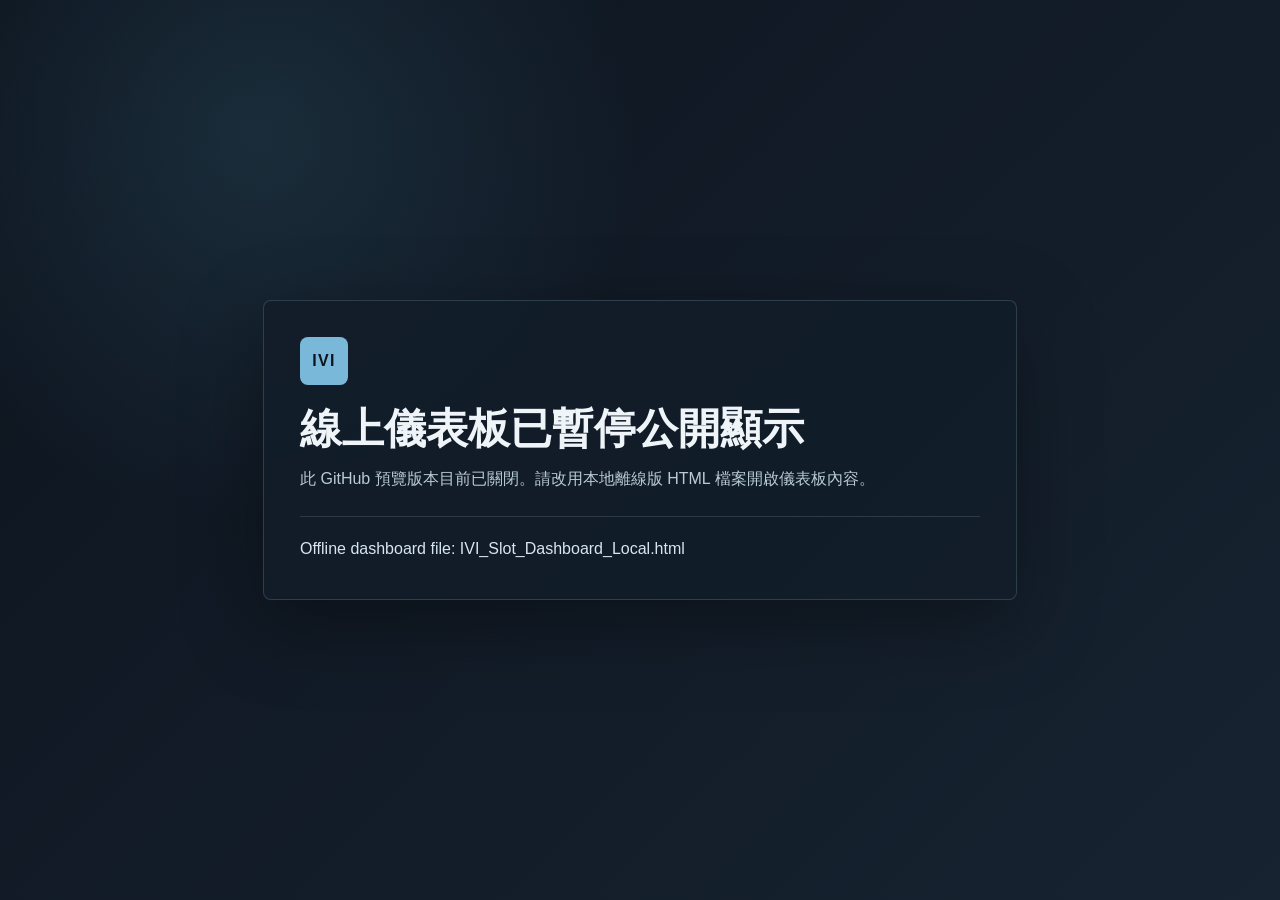
==== commit 401da3ab: "Disable public dashboard preview" ====
--- a/web_dashboard/index.html
+++ b/web_dashboard/index.html
@@ -3,194 +3,77 @@
 <head>
   <meta charset="utf-8">
   <meta name="viewport" content="width=device-width, initial-scale=1">
-  <title>IVI 老虎機 PM 與開發商儀表板</title>
-  <link rel="stylesheet" href="styles.css">
+  <meta name="robots" content="noindex,nofollow">
+  <title>IVI Slot Dashboard - Offline</title>
+  <style>
+    :root {
+      color-scheme: dark;
+      font-family: "Microsoft JhengHei", "Noto Sans TC", Arial, sans-serif;
+      background: #101823;
+      color: #eef4f8;
+    }
+
+    body {
+      min-height: 100vh;
+      margin: 0;
+      display: grid;
+      place-items: center;
+      background:
+        radial-gradient(circle at 20% 15%, rgba(77, 143, 172, .18), transparent 30%),
+        linear-gradient(135deg, #0d141e 0%, #172331 100%);
+    }
+
+    main {
+      width: min(680px, calc(100vw - 40px));
+      padding: 36px;
+      border: 1px solid rgba(167, 196, 211, .2);
+      border-radius: 8px;
+      background: rgba(18, 29, 42, .9);
+      box-shadow: 0 24px 80px rgba(0, 0, 0, .36);
+    }
+
+    .mark {
+      display: inline-flex;
+      align-items: center;
+      justify-content: center;
+      width: 48px;
+      height: 48px;
+      border-radius: 8px;
+      margin-bottom: 20px;
+      background: #79b8d8;
+      color: #0d141e;
+      font-weight: 800;
+      letter-spacing: .08em;
+    }
+
+    h1 {
+      margin: 0 0 12px;
+      font-size: clamp(28px, 5vw, 42px);
+      line-height: 1.15;
+      letter-spacing: 0;
+    }
+
+    p {
+      margin: 0;
+      color: #b9cbd5;
+      font-size: 16px;
+      line-height: 1.8;
+    }
+
+    .note {
+      margin-top: 22px;
+      padding-top: 18px;
+      border-top: 1px solid rgba(167, 196, 211, .18);
+      color: #d7e6ee;
+    }
+  </style>
 </head>
 <body>
-  <aside class="side-nav">
-    <div class="brand">
-      <span class="brand-mark">IVI</span>
-      <div>
-        <strong>數據分析與遊戲選擇</strong>
-      </div>
-    </div>
-    <nav>
-      <a href="#overview" class="active">總覽</a>
-      <a href="#july">七月更新</a>
-      <a href="#providers">供應商</a>
-      <a href="#games">熱門遊戲</a>
-      <a href="#signals">訊號觀察</a>
-      <a href="#discussion">討論重點</a>
-      <a href="#dev-picks">開發候選</a>
-      <a href="#bet-strategy">BET 設定</a>
-      <a href="#benchmark">外部參考</a>
-    </nav>
-  </aside>
-
-  <main class="page-shell">
-    <section id="overview" class="section">
-      <div class="section-heading">
-        <div>
-          <p class="eyebrow">2026-03 to 2026-05 + 2026-07 update</p>
-          <h1>IVI 老虎機數據 x 線上排名依據</h1>
-        </div>
-        <div class="period-chip">Mar-May 基準 + July 單月更新</div>
-      </div>
-      <div id="kpiGrid" class="kpi-grid"></div>
-      <div class="grid two">
-        <div class="panel">
-          <div class="panel-head">
-            <h2>月度投注 / GGR 趨勢</h2>
-            <span>萬</span>
-          </div>
-          <div id="monthlyLine" class="chart"></div>
-        </div>
-        <div class="panel">
-          <div class="panel-head">
-            <h2>主要供應商投注占比</h2>
-            <span>前 8 名</span>
-          </div>
-          <div id="providerBars" class="chart"></div>
-        </div>
-      </div>
-      <div class="insight-strip">
-        <article><strong>核心流量池</strong><span>PG Soft, Pragmatic, AsiaGaming/IVI 前三大合計接近九成投注。</span></article>
-        <article><strong>成功模式</strong><span>Mahjong 系列是亞洲題材、長時遊玩與 Free Spin 回饋的核心樣本。</span></article>
-        <article><strong>資料缺口</strong><span>下一步要補 exposure、campaign、mechanic、region，才可判斷真實產品力。</span></article>
-      </div>
-      <div class="insight-strip july-overview">
-        <article><strong>七月 Slot 延伸</strong><span>7月 Slot 投注 639,413萬、GGR 22,552萬，PG / PPG / AGIN 仍是主要內容池。</span></article>
-        <article><strong>七月捕魚品類</strong><span>捕魚投注 185,368萬、GGR 5,645萬，占 Slot+捕魚整體投注約 22.5%，應獨立追蹤。</span></article>
-        <article><strong>七月風險觀察</strong><span>RTP 異常需回查單月大獎、活動補貼、玩家集中度與曝光，不宜直接視為產品衰退。</span></article>
-      </div>
-    </section>
-
-    <section id="july" class="section">
-      <div class="section-heading compact">
-        <h2>七月資料更新</h2>
-        <p>整合 2026-07 Slot 系列與捕魚系列，保留單月口徑，方便和原三個月資料分開判讀。</p>
-      </div>
-      <div id="julyKpiGrid" class="kpi-grid"></div>
-      <div class="grid two">
-        <div class="panel">
-          <div class="panel-head"><h2>七月 Slot 供應商投注占比</h2><span>前 8 名</span></div>
-          <div id="julySlotProviderBars" class="chart"></div>
-        </div>
-        <div class="panel">
-          <div class="panel-head"><h2>七月捕魚供應商投注占比</h2><span>前 8 名</span></div>
-          <div id="julyFishProviderBars" class="chart"></div>
-        </div>
-      </div>
-      <div class="grid two">
-        <div class="panel">
-          <div class="panel-head"><h2>七月 Slot 熱門遊戲</h2><span>投注前 12</span></div>
-          <div class="table-wrap compact-table"><table id="julySlotGameTable"></table></div>
-        </div>
-        <div class="panel">
-          <div class="panel-head"><h2>七月捕魚熱門遊戲</h2><span>投注前 12</span></div>
-          <div class="table-wrap compact-table"><table id="julyFishGameTable"></table></div>
-        </div>
-      </div>
-      <div class="table-wrap"><table id="julyRtpAlertTable"></table></div>
-    </section>
-
-    <section id="providers" class="section">
-      <div class="section-heading compact">
-        <h2>供應商表現</h2>
-        <p>供應商投注、GGR、RTP 與 04→05 月變化。</p>
-      </div>
-      <div class="table-wrap"><table id="providerTable"></table></div>
-    </section>
-
-    <section id="games" class="section">
-      <div class="section-heading compact">
-        <h2>熱門遊戲組合</h2>
-        <div class="controls">
-          <label>供應商 <select id="providerFilter"></select></label>
-          <label>指標 <select id="gameMetric">
-            <option value="total_bet_wan">總投注</option>
-            <option value="ggr_wan">GGR</option>
-            <option value="spins_per_player">每人 Spin</option>
-            <option value="hits_100x_per_m_spins">每百萬 Spin 100x+</option>
-          </select></label>
-        </div>
-      </div>
-      <div class="grid two">
-        <div class="panel">
-          <div class="panel-head"><h2>篩選後熱門遊戲</h2><span id="gameCount"></span></div>
-          <div id="gameBars" class="chart tall"></div>
-        </div>
-        <div class="panel">
-          <div class="panel-head"><h2>遊戲明細表</h2><span>前 20 名</span></div>
-          <div class="table-wrap compact-table"><table id="gameTable"></table></div>
-        </div>
-      </div>
-    </section>
-
-    <section id="signals" class="section">
-      <div class="section-heading compact">
-        <h2>訊號觀察</h2>
-        <p>成長、衰退、波動與黏著訊號，協助拆解產品與營運原因。</p>
-      </div>
-      <div class="signal-tabs">
-        <button data-signal="growth" class="selected">成長</button>
-        <button data-signal="decline">衰退</button>
-        <button data-signal="volatility">波動</button>
-        <button data-signal="engagement">黏著</button>
-        <button data-signal="july">七月</button>
-      </div>
-      <div class="table-wrap"><table id="signalTable"></table></div>
-    </section>
-
-    <section id="discussion" class="section">
-      <div class="section-heading compact">
-        <h2>討論重點</h2>
-        <p>把報告中需要進一步探討的內容整理成 PM、開發商、營運與 BI 可以直接開會使用的議題。</p>
-      </div>
-      <div class="discussion-grid" id="discussionCards"></div>
-    </section>
-
-    <section id="dev-picks" class="section">
-      <div class="section-heading compact">
-        <h2>Top 20 開發候選方向</h2>
-        <p>交叉 IVI 內部數據與線上參考趨勢後，整理目前最值得仿研、拆解或開發延伸玩法的 20 款遊戲方向。</p>
-      </div>
-      <div class="dev-note">
-        <strong>評分邏輯</strong>
-        <span>內部權重：投注、GGR、玩家、每人 Spin、RTP、100x/50x、大獎倍率、Free Spin。外部權重：Bigwinboard / Casino Guru / SlotCatalog 趨勢、Demo/Review 可參考性、SEA operator lobby 可落地性。</span>
-      </div>
-      <div class="table-wrap"><table id="devPicksTable"></table></div>
-    </section>
-
-    <section id="bet-strategy" class="section">
-      <div class="section-heading compact">
-        <h2>東南亞 BET 金額與幣種策略</h2>
-        <p>整理 operator 常見投注面額、預設值與幣種顯示方式，作為 PM、數值設計與前端投注列設定參考。</p>
-      </div>
-      <div class="bet-summary" id="betSummaryCards"></div>
-      <div class="grid two">
-        <div class="panel">
-          <div class="panel-head"><h2>USD 等值投注層級</h2><span>BET tier</span></div>
-          <div id="betTierCards" class="tier-grid"></div>
-        </div>
-        <div class="panel">
-          <div class="panel-head"><h2>製作人設定原則</h2><span>PM notes</span></div>
-          <div id="betPrinciples" class="principle-list"></div>
-        </div>
-      </div>
-      <div class="table-wrap"><table id="currencyBetTable"></table></div>
-    </section>
-
-    <section id="benchmark" class="section">
-      <div class="section-heading compact">
-        <h2>線上參考矩陣</h2>
-        <p>2026-08-05 重新對比 Bigwinboard、Casino Guru、SlotCatalog、M88、PH local RNG 內容；外部資料用於補足玩法、RTP、volatility、operator lobby 與市場語言。</p>
-      </div>
-      <div class="matrix" id="benchmarkCards"></div>
-    </section>
-
+  <main>
+    <div class="mark">IVI</div>
+    <h1>線上儀表板已暫停公開顯示</h1>
+    <p>此 GitHub 預覽版本目前已關閉。請改用本地離線版 HTML 檔案開啟儀表板內容。</p>
+    <p class="note">Offline dashboard file: IVI_Slot_Dashboard_Local.html</p>
   </main>
-
-  <script src="app.js"></script>
 </body>
 </html>
